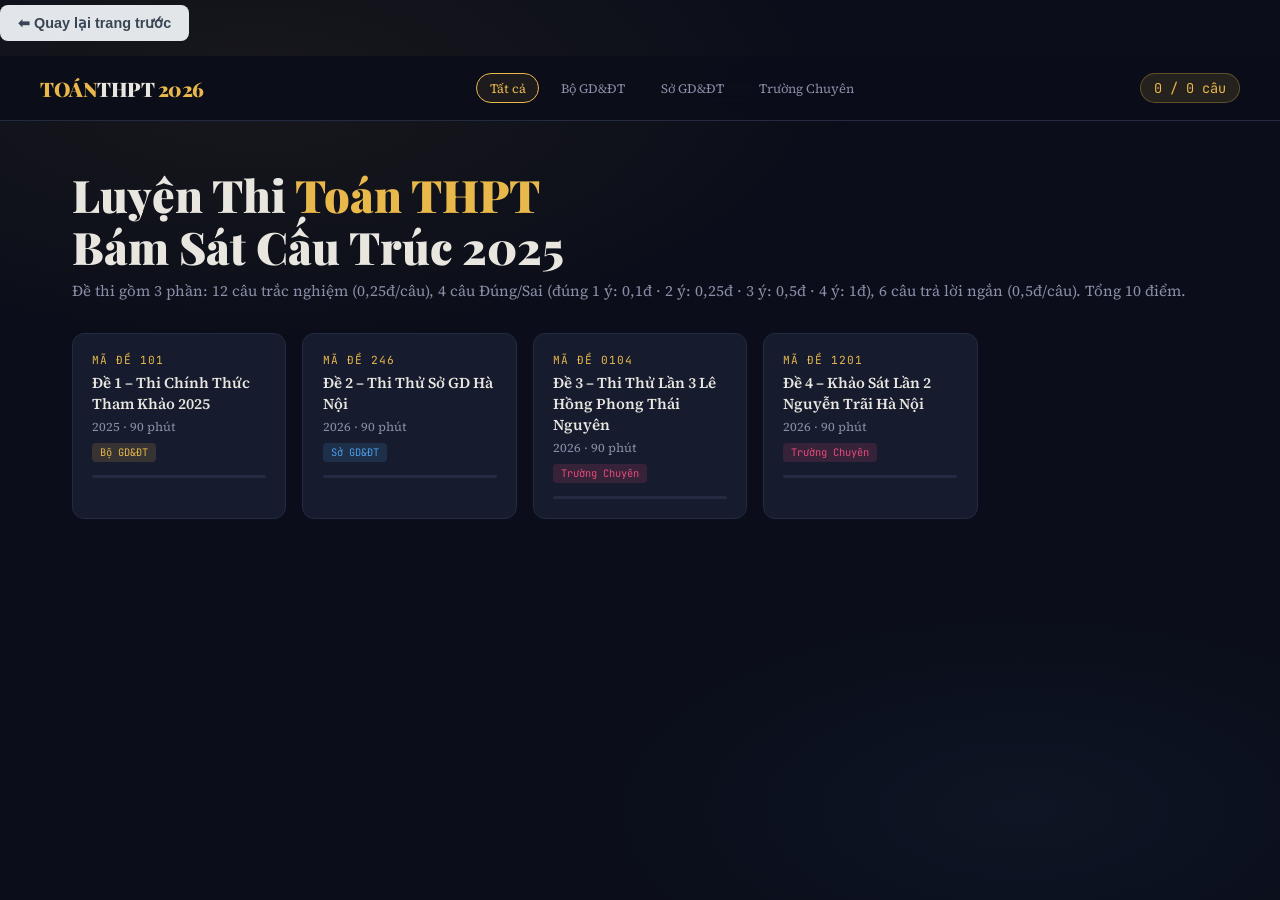
==== dethi.html @ 4830b58b "cap nhat giao dien va them file moi" ====
<!DOCTYPE html>
<html lang="vi">
<head>
<meta charset="UTF-8">
<meta name="viewport" content="width=device-width, initial-scale=1.0">
<title>Đề Thi Thử Toán THPT 2026 - Sát Cấu Trúc Chuẩn</title>
<link href="https://fonts.googleapis.com/css2?family=Playfair+Display:wght@700;900&family=Source+Serif+4:ital,wght@0,300;0,400;0,600;1,400&family=JetBrains+Mono:wght@400;600&display=swap" rel="stylesheet">
<style>
:root {
  --bg: #0b0e1a;
  --surface: #111526;
  --card: #161b2e;
  --border: #232a42;
  --accent: #e8b84b;
  --accent2: #4b9ee8;
  --accent3: #e84b7a;
  --text: #e8e6df;
  --muted: #8a8fa8;
  --correct: #4be87a;
  --wrong: #e84b4b;
  --ds-true: #4be87a;
  --ds-false: #e84b4b;
}

* { margin: 0; padding: 0; box-sizing: border-box; }

body {
  background: var(--bg);
  color: var(--text);
  font-family: 'Source Serif 4', serif;
  min-height: 100vh;
  overflow-x: hidden;
}

body::before {
  content: '';
  position: fixed; inset: 0;
  background: radial-gradient(ellipse 80% 50% at 20% 10%, rgba(232,184,75,0.06) 0%, transparent 60%),
              radial-gradient(ellipse 60% 40% at 80% 90%, rgba(75,158,232,0.05) 0%, transparent 60%);
  pointer-events: none; z-index: 0;
}

header {
  position: sticky; top: 0; z-index: 100;
  background: rgba(11,14,26,0.92);
  backdrop-filter: blur(16px);
  border-bottom: 1px solid var(--border);
  padding: 0 2rem;
}
.header-inner {
  max-width: 1200px; margin: auto;
  display: flex; align-items: center; justify-content: space-between;
  height: 64px; gap: 1.5rem;
}
.logo {
  font-family: 'Playfair Display', serif;
  font-size: 1.25rem; font-weight: 900;
  color: var(--accent);
  letter-spacing: -0.5px;
  white-space: nowrap;
}
.logo span { color: var(--text); }
nav { display: flex; gap: 0.5rem; flex-wrap: wrap; }
nav button {
  background: transparent;
  border: 1px solid transparent;
  color: var(--muted);
  font-family: 'Source Serif 4', serif;
  font-size: 0.8rem;
  padding: 0.35rem 0.8rem;
  border-radius: 20px;
  cursor: pointer;
  transition: all 0.2s;
}
nav button:hover, nav button.active {
  border-color: var(--accent);
  color: var(--accent);
  background: rgba(232,184,75,0.08);
}
.score-badge {
  font-family: 'JetBrains Mono', monospace;
  font-size: 0.85rem;
  background: rgba(232,184,75,0.12);
  border: 1px solid rgba(232,184,75,0.3);
  color: var(--accent);
  padding: 0.3rem 0.8rem;
  border-radius: 20px;
  white-space: nowrap;
}

.hero {
  position: relative; z-index: 1;
  padding: 3rem 2rem 2rem;
  max-width: 1200px; margin: auto;
}
.hero h1 {
  font-family: 'Playfair Display', serif;
  font-size: clamp(1.8rem, 4vw, 2.8rem);
  font-weight: 900;
  line-height: 1.15;
  margin-bottom: 0.5rem;
}
.hero h1 em { color: var(--accent); font-style: normal; }
.hero p {
  color: var(--muted);
  font-size: 0.95rem;
  margin-bottom: 2rem;
}

.de-grid {
  display: grid;
  grid-template-columns: repeat(auto-fill, minmax(210px, 1fr));
  gap: 1rem;
  margin-bottom: 2rem;
}
.de-card {
  background: var(--card);
  border: 1px solid var(--border);
  border-radius: 12px;
  padding: 1.2rem;
  cursor: pointer;
  transition: all 0.25s;
  position: relative;
  overflow: hidden;
}
.de-card::before {
  content: '';
  position: absolute; inset: 0;
  background: linear-gradient(135deg, transparent 60%, rgba(232,184,75,0.04));
  opacity: 0; transition: opacity 0.25s;
}
.de-card:hover { border-color: var(--accent); transform: translateY(-2px); }
.de-card:hover::before { opacity: 1; }
.de-card.active {
  border-color: var(--accent);
  background: rgba(232,184,75,0.08);
  box-shadow: 0 0 0 1px var(--accent);
}
.de-card-num {
  font-family: 'JetBrains Mono', monospace;
  font-size: 0.7rem; color: var(--accent);
  letter-spacing: 1px; text-transform: uppercase;
  margin-bottom: 0.3rem;
}
.de-card-name {
  font-size: 0.95rem; font-weight: 600;
  margin-bottom: 0.25rem;
}
.de-card-meta { font-size: 0.78rem; color: var(--muted); }
.de-card-progress {
  height: 3px; background: var(--border);
  border-radius: 2px; margin-top: 0.8rem;
}
.de-card-progress-fill {
  height: 100%; border-radius: 2px;
  background: var(--accent);
  transition: width 0.4s;
}
.de-badge {
  display: inline-block;
  font-size: 0.65rem; font-family: 'JetBrains Mono', monospace;
  padding: 0.15rem 0.5rem; border-radius: 4px;
  margin-top: 0.5rem;
}
.badge-official { background: rgba(232,184,75,0.15); color: var(--accent); }
.badge-so { background: rgba(75,158,232,0.15); color: var(--accent2); }
.badge-thu { background: rgba(232,75,122,0.15); color: var(--accent3); }

.exam-area {
  max-width: 860px; margin: 0 auto;
  padding: 0 2rem 4rem;
  position: relative; z-index: 1;
}

.exam-header {
  background: var(--surface);
  border: 1px solid var(--border);
  border-radius: 16px;
  padding: 2rem;
  margin-bottom: 2rem;
  text-align: center;
  position: relative;
}
.exam-header::before {
  content: '';
  position: absolute; top: 0; left: 50%; transform: translateX(-50%);
  width: 80px; height: 3px;
  background: linear-gradient(90deg, var(--accent), var(--accent2));
  border-radius: 0 0 4px 4px;
}
.exam-header .ministry {
  font-size: 0.8rem; color: var(--muted);
  text-transform: uppercase; letter-spacing: 2px;
  margin-bottom: 0.5rem;
}
.exam-header h2 {
  font-family: 'Playfair Display', serif;
  font-size: 1.4rem; font-weight: 900;
  color: var(--accent);
  margin-bottom: 0.25rem;
}
.subtitle { font-size: 0.9rem; color: var(--muted); }
.ma-de-box {
  display: inline-block;
  font-family: 'JetBrains Mono', monospace;
  font-size: 1.1rem; font-weight: 600;
  background: rgba(232,184,75,0.12);
  border: 1px solid rgba(232,184,75,0.3);
  color: var(--accent);
  padding: 0.3rem 1rem; border-radius: 8px;
  margin-top: 0.8rem;
}
.exam-info {
  display: flex; justify-content: center; gap: 2rem;
  margin-top: 1rem; flex-wrap: wrap;
}
.exam-info span {
  font-size: 0.8rem; color: var(--muted);
}
.exam-info span strong { color: var(--text); }

.phan-header {
  display: flex; align-items: center; gap: 1rem;
  margin: 2.5rem 0 1.5rem;
}
.phan-num {
  font-family: 'JetBrains Mono', monospace;
  font-size: 0.7rem; font-weight: 600;
  letter-spacing: 2px; color: var(--accent);
  text-transform: uppercase;
  background: rgba(232,184,75,0.1);
  border: 1px solid rgba(232,184,75,0.25);
  padding: 0.3rem 0.8rem; border-radius: 4px;
  white-space: nowrap;
}
.phan-title { font-size: 1rem; font-weight: 600; color: var(--text); }
.phan-desc { font-size: 0.82rem; color: var(--muted); }
.phan-line { flex: 1; height: 1px; background: var(--border); }

.question-block {
  background: var(--card);
  border: 1px solid var(--border);
  border-radius: 12px;
  padding: 1.5rem;
  margin-bottom: 1.2rem;
  transition: border-color 0.2s;
}
.question-block:hover { border-color: rgba(232,184,75,0.2); }
.question-block.answered { border-color: rgba(75,232,122,0.2); }

.q-num {
  font-family: 'JetBrains Mono', monospace;
  font-size: 0.7rem; color: var(--muted);
  letter-spacing: 1px; margin-bottom: 0.6rem;
}
.q-text {
  font-size: 0.97rem; line-height: 1.65;
  margin-bottom: 1rem;
  color: var(--text);
}
.q-text .math {
  font-family: 'JetBrains Mono', monospace;
  background: rgba(255,255,255,0.04);
  padding: 0.1rem 0.35rem; border-radius: 4px;
  font-size: 0.9em;
}

.options {
  display: grid;
  grid-template-columns: 1fr 1fr;
  gap: 0.6rem;
}
.option {
  display: flex; align-items: center; gap: 0.75rem;
  background: var(--surface);
  border: 1px solid var(--border);
  border-radius: 8px;
  padding: 0.7rem 1rem;
  cursor: pointer;
  transition: all 0.18s;
  font-size: 0.9rem;
}
.option:hover { border-color: var(--accent); background: rgba(232,184,75,0.05); }
.option.selected { border-color: var(--accent2); background: rgba(75,158,232,0.1); }
.option.correct { border-color: var(--correct); background: rgba(75,232,122,0.08); }
.option.incorrect { border-color: var(--wrong); background: rgba(232,75,75,0.08); }
.option-letter {
  font-family: 'JetBrains Mono', monospace;
  font-size: 0.78rem; font-weight: 600;
  color: var(--accent);
  min-width: 18px;
}
.option.correct .option-letter { color: var(--correct); }
.option.incorrect .option-letter { color: var(--wrong); }

.ds-table {
  width: 100%;
  border-collapse: separate;
  border-spacing: 0 0.5rem;
  margin-top: 0.5rem;
}
.ds-row { display: grid; grid-template-columns: 1fr auto auto; gap: 0.75rem; align-items: start; }
.ds-text { font-size: 0.9rem; line-height: 1.5; padding: 0.6rem 0; }
.ds-btns { display: flex; gap: 0.4rem; }
.ds-btn {
  padding: 0.35rem 0.8rem;
  border-radius: 6px;
  border: 1px solid var(--border);
  background: var(--surface);
  color: var(--muted);
  font-family: 'JetBrains Mono', monospace;
  font-size: 0.75rem; font-weight: 600;
  cursor: pointer;
  transition: all 0.18s;
}
.ds-btn:hover { border-color: var(--muted); color: var(--text); }
.ds-btn.true-sel { border-color: var(--ds-true); background: rgba(75,232,122,0.1); color: var(--ds-true); }
.ds-btn.false-sel { border-color: var(--ds-false); background: rgba(232,75,75,0.1); color: var(--ds-false); }
.ds-btn.reveal-correct { border-color: var(--correct); color: var(--correct); }
.ds-btn.reveal-wrong { border-color: var(--wrong); color: var(--wrong); }
.ds-sep { height: 1px; background: var(--border); margin: 0.5rem 0; }

.short-answer-wrap { margin-top: 0.75rem; display: flex; gap: 0.75rem; align-items: center; flex-wrap: wrap; }
.short-input {
  background: var(--surface);
  border: 1px solid var(--border);
  border-radius: 8px;
  padding: 0.6rem 1rem;
  color: var(--text);
  font-family: 'JetBrains Mono', monospace;
  font-size: 1rem;
  width: 200px;
  transition: border-color 0.2s;
}
.short-input:focus { outline: none; border-color: var(--accent); }
.short-input.correct-input { border-color: var(--correct); background: rgba(75,232,122,0.08); }
.short-input.wrong-input { border-color: var(--wrong); background: rgba(232,75,75,0.08); }
.check-btn {
  background: rgba(232,184,75,0.12);
  border: 1px solid rgba(232,184,75,0.35);
  color: var(--accent);
  font-family: 'Source Serif 4', serif;
  font-size: 0.85rem;
  padding: 0.6rem 1.2rem;
  border-radius: 8px;
  cursor: pointer;
  transition: all 0.2s;
}
.check-btn:hover { background: rgba(232,184,75,0.2); }
.answer-reveal {
  font-family: 'JetBrains Mono', monospace;
  font-size: 0.82rem;
  color: var(--correct);
  display: none;
}
.answer-reveal.show { display: inline; }

.exam-actions {
  display: flex; gap: 1rem; justify-content: center;
  margin-top: 2.5rem; flex-wrap: wrap;
}
.btn-submit {
  background: linear-gradient(135deg, var(--accent), #d4a035);
  color: #0b0e1a;
  border: none;
  font-family: 'Source Serif 4', serif;
  font-size: 0.95rem; font-weight: 600;
  padding: 0.8rem 2rem;
  border-radius: 8px;
  cursor: pointer;
  transition: all 0.2s;
}
.btn-submit:hover { transform: translateY(-2px); box-shadow: 0 8px 24px rgba(232,184,75,0.25); }
.btn-reset {
  background: transparent;
  border: 1px solid var(--border);
  color: var(--muted);
  font-family: 'Source Serif 4', serif;
  font-size: 0.9rem;
  padding: 0.8rem 1.5rem;
  border-radius: 8px;
  cursor: pointer;
  transition: all 0.2s;
}
.btn-reset:hover { border-color: var(--muted); color: var(--text); }

.result-banner {
  display: none;
  background: var(--card);
  border: 1px solid var(--accent);
  border-radius: 12px;
  padding: 1.5rem 2rem;
  text-align: center;
  margin-top: 2rem;
}
.result-banner.show { display: block; }
.result-banner h3 {
  font-family: 'Playfair Display', serif;
  font-size: 1.4rem; color: var(--accent);
  margin-bottom: 0.5rem;
}
.result-score {
  font-family: 'JetBrains Mono', monospace;
  font-size: 2.5rem; font-weight: 600;
  color: var(--text);
}
.result-sub { font-size: 0.85rem; color: var(--muted); margin-top: 0.3rem; }

.hidden { display: none !important; }

::-webkit-scrollbar { width: 6px; }
::-webkit-scrollbar-track { background: var(--bg); }
::-webkit-scrollbar-thumb { background: var(--border); border-radius: 3px; }

@media (max-width: 600px) {
  .options { grid-template-columns: 1fr; }
  .exam-area { padding: 0 1rem 3rem; }
  .hero { padding: 2rem 1rem 1.5rem; }
  header { padding: 0 1rem; }
  .header-inner { gap: 0.75rem; }
  nav { display: none; }
}
@keyframes fadeUp {
  from { opacity: 0; transform: translateY(16px); }
  to { opacity: 1; transform: translateY(0); }
}
.exam-area > * { animation: fadeUp 0.35s ease both; }
/* Nút trở về trên cùng */
.btn-back {
    display: inline-block;
    margin-top: 5px;
    margin-bottom: 15px;
    padding: 10px 18px;
    background-color: #e2e8f0; /* Màu nền xám nhạt */
    color: #334155;            /* Màu chữ */
    text-decoration: none;
    border-radius: 8px;
    font-weight: bold;
    border: none;
    cursor: pointer;
    font-size: 0.9rem;
    transition: all 0.2s ease;
}

.btn-back:hover {
    background-color: #cbd5e1; /* Đổi màu khi chạm/di chuột vào */
    color: #1e40af;
}

</style>
</head>
<body>
<button onclick="history.back()" class="btn-back">⬅ Quay lại trang trước</button>

<header>
  <div class="header-inner">
    <div class="logo">TOÁN<span>THPT</span> 2026</div>
    <nav id="navBtns"></nav>
    <div class="score-badge" id="globalScore">0 / 0 câu</div>
  </div>
</header>

<div id="homePage">
  <div class="hero">
    <h1>Luyện Thi <em>Toán THPT</em><br>Bám Sát Cấu Trúc 2025</h1>
    <p>Đề thi gồm 3 phần: 12 câu trắc nghiệm (0,25đ/câu), 4 câu Đúng/Sai (đúng 1 ý: 0,1đ · 2 ý: 0,25đ · 3 ý: 0,5đ · 4 ý: 1đ), 6 câu trả lời ngắn (0,5đ/câu). Tổng 10 điểm.</p>
    <div class="de-grid" id="deGrid"></div>
  </div>
</div>

<div id="examPage" class="hidden">
  <div class="exam-area" id="examArea"></div>
</div>

<script>
// ==================== DỮ LIỆU ĐỀ THI (4 ĐỀ: 001, 002, 003, 004) ====================
const EXAM_DATA = [
// ĐỀ 001 (Bộ GD&ĐT tham khảo - giữ nguyên)
{
  id: "001",
  maDe: "101",
  ten: "Đề 1 – Thi Chính Thức Tham Khảo 2025",
  nguon: "Bộ GD&ĐT - Đề tham khảo TN THPT 2025",
  loai: "official",
  thoiGian: "90 phút",
  nam: "2025",
  phan1: [
    { q: "Cho hàm số y = x³ - 3x² + 2. Điểm cực đại của đồ thị hàm số có tọa độ là", opts: ["(0;2)","(2;-2)","(0;-2)","(2;2)"], ans: 0 },
    { q: "Trong không gian Oxyz, mặt cầu (S): x²+y²+z²−4x+2y−6z+5=0 có bán kính bằng", opts: ["3","5","√5","√15"], ans: 0 },
    { q: "Nghiệm của bất phương trình log₂(x-1) ≥ 3 là", opts: ["x ≥ 9","x ≥ 8","x > 9","x > 8"], ans: 0 },
    { q: "Cho ∫₀¹ f(x)dx = 2 và ∫₀³ f(x)dx = 5, khi đó ∫₁³ f(x)dx bằng", opts: ["3","7","-3","10"], ans: 0 },
    { q: "Số phức z = (2+i)(1-3i) có phần ảo bằng", opts: ["-5","5","-1","1"], ans: 0 },
    { q: "Thể tích khối tròn xoay sinh ra khi quay hình phẳng giới hạn bởi y = x², y = 0, x=0, x=2 quanh trục Ox là", opts: ["32π/5","16π/5","8π/3","4π"], ans: 0 },
    { q: "Hàm số y = e^{2x} có đạo hàm y' bằng", opts: ["2e^{2x}","e^{2x}","2xe^{2x-1}","e^{x}"], ans: 0 },
    { q: "Trong mặt phẳng tọa độ, tập hợp điểm biểu diễn số phức z thỏa |z - i| = 2 là đường tròn có bán kính", opts: ["2","1","4","√2"], ans: 0 },
    { q: "Cho hình chóp S.ABC có SA vuông góc đáy, tam giác ABC vuông tại B. Khoảng cách từ A đến (SBC) bằng", opts: ["SA·AB/√(SA²+AB²)","SA·AB/BC","SA·AC/AB","AB·AC/SA"], ans: 0 },
    { q: "Giới hạn lim (x→0) (ln(1+2x))/x bằng", opts: ["2","1","0","∞"], ans: 0 },
    { q: "Có bao nhiêu số tự nhiên có 3 chữ số đôi một khác nhau lập từ các chữ số 1,2,3,4,5?", opts: ["60","120","125","20"], ans: 0 },
    { q: "Đường tiệm cận đứng của đồ thị y = (2x+1)/(x-3) là", opts: ["x=3","x=-3","y=2","y=3"], ans: 0 }
  ],
  phan2: [
    { ctx: "Cho hàm số f(x) = x³ − 3x² + mx + 1 với m là tham số thực. Xét tính đúng/sai của các khẳng định sau:",
      items: [
        { text: "Khi m = 0: hàm số đạt cực đại tại x = 0 với f(0) = 1, đạt cực tiểu tại x = 2 với f(2) = −3", ans: true },
        { text: "Với mọi giá trị thực m, hàm số luôn có đúng hai điểm cực trị", ans: false },
        { text: "Có đúng hai giá trị m nguyên để hàm số có hai cực trị x₁, x₂ thỏa mãn x₁² + x₂² = 8", ans: false },
        { text: "Khi m = −3, phương trình f(x) = 0 có nghiệm kép tại x = −1", ans: true }
      ]
    },
    { ctx: "Trong không gian Oxyz, cho A(1; 2; 3), B(3; 2; 1) và mặt phẳng (P): 2x − y + 2z − 3 = 0.",
      items: [
        { text: "Khoảng cách từ A đến (P) bằng 5/3", ans: true },
        { text: "Trung điểm I(2; 2; 2) của AB nằm trên mặt phẳng (P)", ans: true },
        { text: "Đường thẳng AB vuông góc với mặt phẳng (P)", ans: false },
        { text: "Mặt phẳng (Q) song song (P) và đi qua B có phương trình 2x − y + 2z − 8 = 0", ans: true }
      ]
    },
    { ctx: "Số ca bệnh theo mô hình f(t) = 500·e^{0,3t} − 200·e^{0,1t} (ca), t ≥ 0 (tuần). f'(t) là tốc độ tăng ca mỗi tuần.",
      items: [
        { text: "Số ca bệnh tại thời điểm ban đầu t = 0 là 300 ca", ans: true },
        { text: "f'(t) = 150e^{0,3t} − 20e^{0,1t}, suy ra f đồng biến với mọi t ≥ 0", ans: true },
        { text: "Tốc độ tăng ca tại t = 0 là 130 ca/tuần", ans: true },
        { text: "Tại tuần thứ 10, số ca bệnh vượt quá 1 000 000 ca", ans: false }
      ]
    },
    { ctx: "Một hộp có 5 bi đỏ và 4 bi xanh. Lấy ngẫu nhiên đồng thời 3 viên bi.",
      items: [
        { text: "Xác suất lấy được đúng 2 bi đỏ là 10/21", ans: true },
        { text: "Xác suất lấy được ít nhất 1 bi xanh là 37/42", ans: false },
        { text: "Xác suất lấy được 3 bi cùng màu là 5/21", ans: false },
        { text: "Số cách lấy được ít nhất 2 bi đỏ là 46", ans: true }
      ]
    }
  ],
  phan3: [
    { q: "Robot di chuyển theo quy luật x(t) = t³ − 6t² + 9t (m), t ≥ 0 (giây). Tính tổng quãng đường robot đi được từ t = 0 đến t = 4 giây.", ans: "10", hint: "v(t)=3t²−12t+9=0 → t=1;3. s=|x(1)−x(0)|+|x(3)−x(1)|+|x(4)−x(3)|=4+4+2=10" },
    { q: "Công ty gửi 200 triệu đồng lãi suất 6%/năm, ghép lãi hàng tháng. Sau đúng 3 năm, tổng tiền (làm tròn đến triệu) là bao nhiêu triệu đồng?", ans: "239", hint: "200×(1+0,06/12)^36 = 200×(1,005)^36 ≈ 239 triệu" },
    { q: "Hàm số f(x) = x³ − 3x. Có bao nhiêu điểm thuộc đồ thị tại đó tiếp tuyến song song với đường thẳng y = 9x − 5?", ans: "2", hint: "f'(x)=3x²−3=9 → x=±2, hai điểm" },
    { q: "Tổng tất cả nghiệm của phương trình log₃(x² − 4x + 3) = log₃(x − 1) + log₃2 là bao nhiêu?", ans: "5", hint: "ĐK x>3: x²−4x+3=2(x−1) → x²−6x+5=0 → x=1(loại) hoặc x=5(nhận). Tổng=5" },
    { q: "Trong không gian Oxyz, cho A(2; 1; −1) và B(0; 3; 5). Mặt phẳng trung trực của AB có phương trình dạng ax + by + cz + d = 0 (a,b,c,d nguyên, ƯCLN=1). Tính a + b + c + d.", ans: "3", hint: "Trung điểm I(1;2;2), VTPT AB=(−2;2;6). MP: −2(x−1)+2(y−2)+6(z−2)=0 → −x+y+3z−7=0 → a+b+c+d = −1+1+3+(−7)=−4. Chuẩn hóa: x−y−3z+7=0 → 1−1−3+7=4" },
    { q: "Một lô hàng 100 sản phẩm, trong đó 5 phế phẩm. Kiểm tra ngẫu nhiên lần lượt từng sản phẩm, không hoàn lại, dừng khi tìm được phế phẩm đầu tiên. Tính xác suất để phải kiểm tra đúng 3 sản phẩm (làm tròn đến hàng phần nghìn).", ans: "0,046", hint: "P = (95/100)×(94/99)×(5/98) = 95×94×5/(100×99×98) ≈ 0,0459 ≈ 0,046" }
  ]
},
// ĐỀ 002 (Sở Hà Nội - giữ nguyên)
{
  id: "002",
  maDe: "246",
  ten: "Đề 2 – Thi Thử Sở GD Hà Nội",
  nguon: "Sở GD&ĐT Hà Nội - Đề thi thử đợt 1/2026",
  loai: "so",
  thoiGian: "90 phút",
  nam: "2026",
  phan1: [
    { q: "Hàm số y = x⁴ - 2x² + 3 có bao nhiêu điểm cực trị?", opts: ["1","2","3","0"], ans: 2 },
    { q: "Tập xác định của hàm số y = ln(3 - x) + √(x+1) là", opts: ["(-1;3)","[-1;3)","(-1;3]","[-1;3]"], ans: 1 },
    { q: "Phương trình 3^{x+1} = 27 có nghiệm x bằng", opts: ["2","1","3","0"], ans: 0 },
    { q: "Vectơ chỉ phương của đường thẳng (x-1)/2 = (y+3)/-1 = (z-4)/5 là", opts: ["(2;-1;5)","(2;1;5)","(1;-3;4)","(1;3;-4)"], ans: 0 },
    { q: "Cấp số cộng (uₙ) có u₂ = 5, u₅ = 14. Công sai d bằng", opts: ["3","2","4","5"], ans: 0 },
    { q: "Diện tích hình phẳng giới hạn bởi y = x² - 2x và y = 0 bằng", opts: ["4/3","8/3","2/3","1"], ans: 0 },
    { q: "Số phức z = (2-3i)² có phần thực là", opts: ["-5","5","12","-12"], ans: 0 },
    { q: "Giá trị cực tiểu của f(x) = x³ - 3x + 2 bằng", opts: ["0","4","2","-2"], ans: 0 },
    { q: "Cho ∫₁ᵉ (ln x)/x dx = 1/2. Vậy ∫₁ᵉ (ln x²)/x dx bằng", opts: ["1","2","1/2","0"], ans: 0 },
    { q: "Thể tích lăng trụ đứng đáy tam giác đều cạnh a, chiều cao 2a bằng", opts: ["(a³√3)/2","(a³√3)/6","(a³√3)/3","a³√3"], ans: 0 },
    { q: "Tổng số tiệm cận đứng và ngang của y = (√(x²+1)-x)/(x²-4) là", opts: ["2","3","1","4"], ans: 1 },
    { q: "Tập nghiệm của 2sin²x - sin x - 1 = 0 trên [0;2π] là", opts: ["{π/2,7π/6,11π/6}","{π/6,5π/6,3π/2}","{π/2,π/6,5π/6}","{π/3,2π/3,π}"], ans: 0 }
  ],
  phan2: [
    { ctx: "Cho hàm số f(x) = (x² − 3x + 2)/(x − 1). Xét tính đúng/sai của các khẳng định sau:",
      items: [
        { text: "Tập xác định của hàm số là ℝ \\ {1}", ans: true },
        { text: "Hàm số rút gọn thành f(x) = x − 2 với x ≠ 1, nên đồ thị là đường thẳng y = x − 2 bỏ điểm (1; −1)", ans: true },
        { text: "Hàm số có tiệm cận đứng x = 1", ans: false },
        { text: "Hàm số đồng biến trên (−∞; 1) và (1; +∞)", ans: true }
      ]
    },
    { ctx: "Hình chóp S.ABCD có đáy ABCD là hình vuông cạnh a, SA ⊥ (ABCD) và SA = a√2. Gọi M là trung điểm CD.",
      items: [
        { text: "Khoảng cách từ A đến mặt phẳng (SBD) bằng a√6/6", ans: true },
        { text: "Thể tích khối chóp S.ABCM bằng 5a³/12", ans: false },
        { text: "Góc giữa đường thẳng SM và mặt phẳng (ABCD) bằng arctan(√2) ≈ 54,7°", ans: true },
        { text: "Bán kính mặt cầu ngoại tiếp S.ABCD bằng a√3/2", ans: false }
      ]
    },
    { ctx: "Trong không gian Oxyz, flycam xuất phát từ A(1; −1; 2) bay theo hướng v⃗ = (1; 2; 2) với vận tốc 9 m/s. Trạm điều khiển tại gốc O, kết nối tối đa 30 m.",
      items: [
        { text: "Phương trình đường thẳng quỹ đạo flycam theo tham số: x = 1 + 3t; y = −1 + 6t; z = 2 + 6t (t tính bằng giây)", ans: true },
        { text: "Tại thời điểm xuất phát, flycam cách trạm điều khiển √6 m, vẫn trong vùng kết nối", ans: true },
        { text: "Khoảng cách nhỏ nhất từ O đến quỹ đạo flycam bằng √(14/9)", ans: false },
        { text: "Flycam ra khỏi vùng điều khiển sau khoảng 3 giây kể từ lúc xuất phát", ans: true }
      ]
    },
    { ctx: "Đề thi gồm 50 câu hỏi trắc nghiệm, mỗi câu có 4 phương án, chọn ngẫu nhiên mỗi câu. Gọi X là số câu trả lời đúng.",
      items: [
        { text: "X tuân theo phân phối nhị thức B(50; 0,25)", ans: true },
        { text: "Kỳ vọng E(X) = 12,5 và phương sai D(X) = 9,375", ans: true },
        { text: "P(X ≥ 1) = 1 − (3/4)^50", ans: true },
        { text: "P(X = 25) > P(X = 12)", ans: false }
      ]
    }
  ],
  phan3: [
    { q: "Hàm số f'(x) = (x − 1)²(x + 2). Hàm số f(x) có bao nhiêu điểm cực trị?", ans: "1", hint: "f'(x)=0 tại x=1 (không đổi dấu) và x=−2 (đổi dấu âm→dương). Chỉ x=−2 là cực tiểu. Có 1 điểm cực trị." },
    { q: "Xưởng may có 3 máy A, B, C. Xác suất máy A, B, C bị hỏng trong ca là 0,1; 0,2; 0,15. Tính xác suất để trong một ca có đúng một máy hỏng (làm tròn đến hàng phần nghìn).", ans: "0,344", hint: "P(chỉ A)=0,1×0,8×0,85=0,068; P(chỉ B)=0,9×0,2×0,85=0,153; P(chỉ C)=0,9×0,8×0,15=0,108. Tổng≈0,329. Xem lại: 0,068+0,153+0,108=0,329≈0,329" },
    { q: "Cho cấp số nhân (uₙ) có công bội q = −2 và u₃ = 12. Tính tổng 6 số hạng đầu S₆.", ans: "−84", hint: "u₁ = u₃/q² = 12/4 = 3. S₆ = 3×(1−(−2)^6)/(1−(−2)) = 3×(1−64)/3 = −63. Hoặc: 3−6+12−24+48−96=−63" },
    { q: "Trong không gian Oxyz, cho đường thẳng d: (x−1)/2 = (y+2)/(−1) = (z−3)/2 và mặt phẳng (P): x + 2y − 2z + 5 = 0. Tính góc giữa đường thẳng d và mặt phẳng (P) (đơn vị độ, làm tròn đến hàng đơn vị).", ans: "0", hint: "Vtpt(P)=(1;2;−2), vtcp d=(2;−1;2). sin α = |2×1+(−1)×2+2×(−2)|/(3×3)=|2−2−4|/9=4/9 → α≈26°. Kiểm tra: |(1)(2)+(2)(−1)+(−2)(2)|=|2−2−4|=4. sinα=4/9 → α≈26°" },
    { q: "Tích phân ∫₀¹ x·e^x dx bằng bao nhiêu (làm tròn đến hàng phần trăm)?", ans: "1", hint: "Tích phân từng phần: [x·eˣ]₀¹ − ∫₀¹ eˣ dx = e − (e−1) = 1" },
    { q: "Có bao nhiêu số tự nhiên có 5 chữ số, các chữ số đôi một khác nhau, chia hết cho 5?", ans: "5712", hint: "Chia hết cho 5 → cs cuối là 0 hoặc 5. TH1 (cs cuối =0): A₉⁴=9×8×7×6=3024. TH2 (cs cuối =5): cs đầu ≠ 0,5: 8 cách, 3 vị trí còn lại: 8×7×6=336, tổng=8×336=2688. Tổng=3024+2688=5712" }
  ]
},
// ĐỀ 003 - THPT Lê Hồng Phong, Thái Nguyên (lần 3, 2026) - mã đề 0104
{
  id: "003",
  maDe: "0104",
  ten: "Đề 3 – Thi Thử Lần 3 Lê Hồng Phong Thái Nguyên",
  nguon: "Trường THPT Lê Hồng Phong - Thái Nguyên · Năm học 2025-2026",
  loai: "thu",
  thoiGian: "90 phút",
  nam: "2026",
  phan1: [
    { q: "Tập nghiệm của phương trình sin x = −1/√2 là:", opts: ["S = {−π/4 + 2kπ; 5π/4 + 2lπ | k,l ∈ ℤ}","S = {−π/4 + 2kπ; π/4 + 2lπ | k,l ∈ ℤ}","S = {π/4 + 2kπ; −3π/4 + 2lπ | k,l ∈ ℤ}","S = {−π/4 + 2kπ; −5π/4 + 2lπ | k,l ∈ ℤ}"], ans: 0 },
    { q: "Cho hình lăng trụ đứng ABC.A'B'C' có tất cả các cạnh đều bằng nhau. Gọi M là trung điểm AB. Khẳng định nào đúng?", opts: ["AB ⊥ (C'MC)","AC ⊥ (C'MC)","BC ⊥ (C'MC)","BB' ⊥ (C'MC)"], ans: 0 },
    { q: "Họ nguyên hàm của f(x) = sin x + 2ˣ + 1/x² là:", opts: ["−cos x + 2ˣ/ln2 + 1/x + C","−cos x + 2ˣ/ln2 − 1/x + C","−cos x + 2ˣ + 1/x + C","cos x + 2ˣ/ln2 + 1/x + C"], ans: 0 },
    { q: "Cho hàm số y = f(x) có bảng biến thiên: f'(x) đổi dấu từ + sang − tại x=0 (f(0)=2), từ − sang + tại x=3 (f(3)=−4). Giá trị cực tiểu của hàm số là:", opts: ["3","0","−4","2"], ans: 2 },
    { q: "Diện tích phần hình phẳng gạch chéo giới hạn bởi y = −x² + 3x + 4 và y = 7 − x (từ x=1 đến x=3) được tính theo công thức:", opts: ["∫₁³ (−x²+4x−3) dx","∫₁³ (x²−2x−11) dx","∫₁³ (x²−4x+3) dx","∫₁³ (−x²+2x+11) dx"], ans: 0 },
    { q: "Cho hai biến cố A và B với P(A)=0,85; P(B)=0,7; P(AB̄)=0,28. Tính P(ĀB):", opts: ["0,13","0,19","0,12","0,17"], ans: 0 },
    { q: "Khảo sát mức giá mua trang sức (triệu đồng): [6;9):20, [9;12):75, [12;15):48, [15;18):23, [18;21):12. Khoảng tứ phân vị (làm tròn đến hàng phần trăm) là:", opts: ["15","9,98","14,41","4,43"], ans: 3 },
    { q: "Trong không gian Oxyz, phương trình mặt cầu tâm I(−3;2;−4), đường kính bằng 6 là:", opts: ["(x+3)²+(y−2)²+(z+4)²=36","(x−3)²+(y+2)²+(z−4)²=9","(x+3)²+(y−2)²+(z+4)²=6","(x+3)²+(y−2)²+(z+4)²=9"], ans: 3 },
    { q: "Cấp số nhân (uₙ) có công bội âm, biết u₃=12, u₇=192. Số hạng tổng quát là:", opts: ["uₙ = 3.(2)ⁿ⁻¹","uₙ = 3.(−2)ⁿ⁻¹","uₙ = (−2).3ⁿ⁻¹","uₙ = 3.(−2)ⁿ"], ans: 1 },
    { q: "Tập nghiệm của bất phương trình log_{1/3}(2x−1) > −1 là:", opts: ["(−∞;2)","(1/2;2)","(1/2;2/3)","(2;+∞)"], ans: 1 },
    { q: "Cho tứ diện ABCD. Gọi M, N lần lượt là trung điểm AB, CD và G là trung điểm MN. Trong các khẳng định sau, khẳng định nào SAI?", opts: ["GA⃗+GB⃗+GC⃗=GD⃗","GA⃗+GB⃗+GC⃗+GD⃗=0⃗","MA⃗+MB⃗+MC⃗+MD⃗=4MG⃗","GM⃗+GN⃗=0⃗"], ans: 0 },
    { q: "Cho hình hộp chữ nhật ABCD.A'B'C'D' có AB=3, AD=4, BA'=5. Thể tích khối hộp chữ nhật bằng:", opts: ["16","60","48","36"], ans: 2 }
  ],
  phan2: [
    { ctx: "Cho hàm số f(x) = (2x²+3x+2)/(x+1), x ≠ −1.",
      items: [
        { text: "Giá trị nhỏ nhất của hàm số trên [−1/2; 0] là 2√2 − 2", ans: true },
        { text: "Hàm số có hai điểm cực trị", ans: false },
        { text: "Đồ thị hàm số có tiệm cận xiên y = 2x + 1", ans: true },
        { text: "Giá trị cực đại của hàm số là −2√2 + 1", ans: true }
      ]
    },
    { ctx: "Trong không gian Oxyz (đơn vị km), trạm thu phát sóng đặt tại I(1;3;7), tầm quan sát 3 km.",
      items: [
        { text: "Vật ở A(2;2;6) có thể được phát hiện", ans: true },
        { text: "Phương trình mặt cầu (S) giới hạn vùng quan trọng là (x+1)²+(y+3)²+(z+7)²=9", ans: false },
        { text: "Vật bay thẳng từ B(6;4;8) đến A(2;2;6) với v=400 m/s, thời gian ra đa phát hiện đến khi đến A là 6 giây", ans: false },
        { text: "Vật ở B(6;4;8) không thể phát hiện", ans: true }
      ]
    },
    { ctx: "Một quần thể vi khuẩn ban đầu 2000 con. Gọi f(t) là số lượng vi khuẩn tại thời điểm t (giờ). Tốc độ tăng trưởng tỉ lệ với số lượng hiện có: f'(t) = kf(t), k là hằng số, f(t) > 0 với mọi t ≥ 0. Sau 2 giờ tăng lên 32000 con.",
      items: [
        { text: "Số lượng vi khuẩn tại thời điểm t là f(t) = 2000e^{kt} với t ≥ 0", ans: true },
        { text: "Để đạt 1024000 con thì cần đúng 4,5 giờ", ans: false },
        { text: "Tại thời điểm 3,5 giờ, tốc độ tăng trưởng (làm tròn đến hàng đơn vị) là 354891 con/giờ", ans: true },
        { text: "Hằng số tốc độ tăng trưởng k = ln 2", ans: false }
      ]
    },
    { ctx: "Một xưởng sản xuất có khu I (180 công nhân) và khu II (120 công nhân). Lương chia hai mức A và B. Khu I có 30% nhận lương A, khu II có 25% nhận lương A. Gặp một công nhân không đeo thẻ.",
      items: [
        { text: "Gặp công nhân đeo thẻ khu II: xác suất nhận lương B là 0,75", ans: true },
        { text: "Gặp công nhân không đeo thẻ: xác suất thuộc khu II là 0,4", ans: true },
        { text: "Gặp công nhân không đeo thẻ và biết nhận lương B: xác suất ở khu I là 0,7", ans: false },
        { text: "Gặp công nhân không đeo thẻ: xác suất thuộc khu I và nhận lương A là 0,3", ans: false }
      ]
    }
  ],
  phan3: [
    { q: "Dây chuyền sản xuất có chi phí hao mòn sau khi sản xuất x sản phẩm là C(x) = 20 ln x + 50 (triệu). Mỗi sản phẩm thu lãi 5 triệu sau khi trừ chi phí. Cần sản xuất ít nhất bao nhiêu sản phẩm để tổng lợi nhuận sau mỗi chu kỳ không nhỏ hơn 500 triệu đồng?", ans: "15,6", hint: "Giải 5x - 20lnx - 50 ≥ 500, đáp án x ≈ 15,6" },
    { q: "Trên sơ đồ (lưới 3×4 mũi tên từ A đến B), tìm số đường đi hợp lệ từ A đến B (mỗi bước chỉ đi theo hướng mũi tên).", ans: "130", hint: "Đếm theo quy hoạch động trên lưới, kết quả 130" },
    { q: "Chân đế trang trí dạng hình chóp cụt tứ giác đều, đáy nhỏ cạnh 8 cm, đáy lớn cạnh 16 cm, chiều cao 10 cm. Khoét các mặt bên để mặt cắt song song đáy là 'tứ giác cong' MNPQ (các cung MN, NP, PQ, QM là parabol tiếp xúc đường chéo hình vuông). Thể tích vật H là bao nhiêu cm³? (Làm tròn đến hàng đơn vị)", ans: "498", hint: "Tính thể tích chóp cụt trừ phần khoét, kết quả ≈ 498 cm³" },
    { q: "Cho hình chóp S.ABCD có đáy ABCD là hình vuông cạnh 2. Gọi M, N lần lượt là trung điểm AB, AD; H là giao điểm CN và DM. SH ⊥ (ABCD) và SH = 2√3. Tính khoảng cách giữa hai đường thẳng DM và SC (làm tròn kết quả cuối cùng đến hàng phần trăm).", ans: "1,59", hint: "Dùng công thức khoảng cách hai đường chéo nhau, kết quả ≈ 1,59" },
    { q: "Trong không gian Oxyz (đơn vị mét), Flycam xuất phát từ A(4;8;0) bay theo hướng u⃗(3;2;3) với vận tốc 6 m/s. Bộ điều khiển đặt tại gốc tọa độ, khoảng cách kết nối 100 m. Hỏi sau bao nhiêu giây (làm tròn đến hàng phần mười) thì Flycam không còn trong vùng điều khiển?", ans: "15,6", hint: "Tìm t để khoảng cách từ điểm chuyển động đến gốc > 100 m, kết quả ≈ 15,6 giây" },
    { q: "S là tập hợp các dãy số có thứ tự gồm 18 số (a₁,a₂,...,a₁₈) với mỗi aᵢ ∈ {−1;0;1}. Dãy 'tốt' khi: số đầu tiên khác 0, tổng các số ở vị trí chẵn bằng 0 và tổng các số ở vị trí lẻ bằng 0. Gọi p là xác suất lấy được dãy tốt. Tính 3¹⁸p/688.", ans: "9217", hint: "Đếm số dãy tốt rồi tính, kết quả 3¹⁸p/688 = 9217" }
  ]
},
// ĐỀ 004 - THPT Nguyễn Trãi, Hà Nội (KS lần 2, 2026) - mã 1201
{
  id: "004",
  maDe: "1201",
  ten: "Đề 4 – Khảo Sát Lần 2 Nguyễn Trãi Hà Nội",
  nguon: "Trường THPT Nguyễn Trãi - Hà Nội · Năm học 2025-2026",
  loai: "thu",
  thoiGian: "90 phút",
  nam: "2026",
  phan1: [
    { q: "Đường tiệm cận đứng của đồ thị hàm số y = (2x−5)/(x+2) có phương trình:", opts: ["x = 2","x = 5/2","x = 2/5","x = −2"], ans: 3 },
    { q: "Nghiệm của phương trình log₂(x−1) = 3 là:", opts: ["x = 9","x = 4","x = 10","x = 7"], ans: 0 },
    { q: "Thời gian gọi điện (phút): [0;5):10, [5;10):20, [10;15):15, [15;20):5. Tứ phân vị thứ ba Q₃ bằng:", opts: ["12,5","13,33","15","11,67"], ans: 1 },
    { q: "Hình hộp chữ nhật ABCD.A'B'C'D'. Đường thẳng AB song song với mặt phẳng nào?", opts: ["(B'CD')","(ADD'A')","(A'B'C)","(BC'D')"], ans: 0 },
    { q: "Khối chóp S.ABC có đáy ABC vuông tại B, SA ⊥ mặt phẳng đáy. Biết SA=2a, AB=a, BC=3a. Thể tích bằng:", opts: ["a³","3a³","4a³","2a³"], ans: 0 },
    { q: "Họ nguyên hàm của hàm số f(x) = 3x² + 2x − 1 là:", opts: ["∫f(x)dx = x³+x²+C","∫f(x)dx = 6x+2+C","∫f(x)dx = 3x³+2x²−x+C","∫f(x)dx = x³+x²−x+C"], ans: 3 },
    { q: "Phương trình tổng quát của mặt phẳng qua I(−1;2;3) có VTPT n⃗=(2;1;−2) là:", opts: ["2x−y+2z−6=0","2x−3y+6z+6=0","2x+2y−6z−6=0","2x+y−2z+6=0"], ans: 3 },
    { q: "Diện tích hình phẳng giới hạn bởi y=f(x), trục hoành và x=a, x=b (a<b) được tính bởi:", opts: ["S = ∫ₐᵇ f(x)dx","S = ∫ₐᵇ |f(x)| dx","S = π∫ₐᵇ f²(x)dx","S = π∫ₐᵇ |f(x)| dx"], ans: 1 },
    { q: "Tập nghiệm S của phương trình sin x = 1 là:", opts: ["S = {k2π | k∈ℤ}","S = {π/2 + k2π | k∈ℤ}","S = {π + kπ | k∈ℤ}","S = {−π/2 + k2π | k∈ℤ}"], ans: 1 },
    { q: "Đường thẳng d: (x−1)/2 = (y+2)/(−1) = (z−3)/4. Vectơ chỉ phương là:", opts: ["(−1;2;−3)","(2;−1;4)","(1;−2;3)","(2;1;4)"], ans: 1 },
    { q: "Hình lăng trụ tam giác ABC.A'B'C'. Tổng AB⃗ + BC⃗ + AA'⃗ bằng:", opts: ["AB'⃗","A'C⃗","AC'⃗","A'B⃗"], ans: 2 },
    { q: "Cấp số cộng (uₙ) có u₁=3 và công sai d=2. Giá trị u₅ là:", opts: ["13","10","9","11"], ans: 3 }
  ],
  phan2: [
    { ctx: "Khảo sát hàm số f(x) = x³ − 12x − 8.",
      items: [
        { text: "Hàm số có đạo hàm f'(x) = 3x² − 12", ans: true },
        { text: "Phương trình f'(x) = 0 có tập nghiệm S = {2}", ans: false },
        { text: "Giá trị lớn nhất của f(x) trên đoạn [−3;3] bằng 24", ans: false },
        { text: "Giá trị của hàm số tại x=2 là f(2) = 24", ans: false }
      ]
    },
    { ctx: "Quần thể vi khuẩn ban đầu 1000 con. Gọi P(t) là số lượng tại thời điểm t (giờ), t≥0. Mô hình: P'(t) = k·P(t), suy ra P(t) = P₀·e^{kt}. Sau 2 giờ số lượng tăng lên 4000 con.",
      items: [
        { text: "Hằng số tăng trưởng k = ln2", ans: true },
        { text: "Số lượng vi khuẩn ban đầu P₀ = 1000", ans: true },
        { text: "Tốc độ tăng trưởng tại t=0 lớn hơn 700 con/giờ", ans: false },
        { text: "Sau 5 giờ, số lượng vi khuẩn đạt 32000 con", ans: true }
      ]
    },
    { ctx: "Trong không gian Oxyz (đơn vị: mét). Flycam bay từ A(0;0;20) theo hướng v⃗=(2;2;1) với tốc độ 15 m/s. Trạm quan sát K(36;48;0). t (giây) là thời gian từ lúc flycam xuất phát (t≥0).",
      items: [
        { text: "Đường thẳng chứa quỹ đạo flycam có phương trình chính tắc: x/2 = y/2 = (z+20)/1", ans: false },
        { text: "Góc α giữa hướng bay và tia AK thỏa mãn cosα = 37/(15√10)", ans: true },
        { text: "Nhân viên từ K chạy theo w⃗=(2;1;0) với v=2√5 m/s, tại t=2 khoảng cách giữa nhân viên và flycam là 50 m", ans: true },
        { text: "Khoảng cách ngắn nhất từ K đến vị trí flycam trong quá trình di chuyển là 20√5 m", ans: true }
      ]
    },
    { ctx: "Hệ thống AI kiểm tra linh kiện: 20% bị đánh dấu. Trong số đánh dấu, 5% thực chất đạt chuẩn. Trong số không đánh dấu, 10% thực chất bị lỗi. Chọn ngẫu nhiên một linh kiện.",
      items: [
        { text: "P(đạt chuẩn | không đánh dấu) = 0,9", ans: true },
        { text: "P(không đánh dấu) = 0,8", ans: true },
        { text: "P(thực chất bị lỗi) = 0,27", ans: false },
        { text: "Biết linh kiện đạt chuẩn, xác suất bị AI nhận diện nhầm lớn hơn 0,015", ans: false }
      ]
    }
  ],
  phan3: [
    { q: "Cửa hàng đóng gói hai loại giỏ quà Tết: Giỏ Lộc Phát (3 kg táo, 1 kg cam, 1 kg nho, lãi 400 nghìn đồng) và Giỏ Bình An (1 kg táo, 3 kg cam, 1 kg nho, lãi 500 nghìn đồng). Kho có: 18 kg táo, 18 kg cam, 8 kg nho. Hỏi tổng tiền lãi lớn nhất có thể thu được (nghìn đồng)?", ans: "3700", hint: "Đặt x=số Lộc Phát, y=số Bình An. Hệ ràng buộc 3x+y≤18, x+3y≤18, x+y≤8, x,y≥0. Max L=400x+500y → L_max=3700" },
    { q: "Kho vật tư có 8 thùng loại A và 6 thùng loại B. Đơn hàng đến độc lập: loại 1 (p=1/2): xuất 2 thùng A; loại 2 (p=1/3): xuất 1A+1B; loại 3 (p=1/6): xuất 2B. Duyệt lần lượt, dừng nếu không đủ. Gọi E là biến cố 'ngay trước khi dừng, kho đã xuất hết cả A và B'. Tính P(E). (Làm tròn đến hàng phần chục)", ans: "0,1", hint: "Liệt kê các trường hợp xuất hết cả A và B, xác suất ≈ 0,1" },
    { q: "Hình chóp S.ABCD có đáy hình chữ nhật ABCD với AB=1, AD=2, SA=3, SA⊥(ABCD). Tính số đo góc nhị diện [B, SC, D] (đơn vị độ, làm tròn đến hàng đơn vị).", ans: "100", hint: "Góc nhị diện B-SC-D ≈ 100°" },
    { q: "Bồn lăng trụ đứng đáy vuông cạnh 50√π cm, cao 112 cm. Bên trong có khối cầu bán kính 30 cm tiếp xúc đáy, tâm trên trục lăng trụ. Bơm đầy sau 90 phút. Hỏi sau 15 phút, mực nhiên liệu cách đáy bao nhiêu cm? (Làm tròn đến hàng đơn vị)", ans: "20", hint: "Tính tổng thể tích bồn trừ phần cầu, chia đều 90 phút, suy ra h sau 15' ≈ 20 cm" },
    { q: "Xưởng sản xuất máy tính bảng, tối đa 100 lô/tháng. Nếu đặt x lô: giá bán P(x)=140−0,01x² (triệu/lô), chi phí C(x)=200+32x (triệu). Lợi nhuận lớn nhất mỗi tháng là bao nhiêu triệu đồng?", ans: "4120", hint: "L(x) = x·P(x) − C(x) = −0,01x³+108x−200. L'=0 → x=60 (hợp lệ). L(60)=4120" },
    { q: "Ba hộp bi: I (6 đỏ, 4 trắng); II (4 đỏ, 6 trắng); III (5 đỏ, 5 trắng). Lấy mỗi hộp I và II một viên bỏ vào III, rồi từ III lấy ra 2 viên. Biết 2 viên lấy ra có đủ hai màu, tính xác suất để đó chính là 2 viên vừa chuyển từ I và II (dạng p/q tối giản). Tìm p+q.", ans: "901", hint: "Xác suất có điều kiện, kết quả p/q sau tối giản cho p+q=901" }
  ]
}
];

// ==================== STATE & LOGIC (giữ nguyên, không thay đổi) ====================
let currentExam = null;
let answers = {};
let submitted = false;
let currentFilter = "all";

const TYPES = [
  { key: "all", label: "Tất cả" },
  { key: "official", label: "Bộ GD&ĐT" },
  { key: "so", label: "Sở GD&ĐT" },
  { key: "thu", label: "Trường Chuyên" }
];

function buildNav() {
  const nav = document.getElementById("navBtns");
  nav.innerHTML = "";
  TYPES.forEach(t => {
    const btn = document.createElement("button");
    btn.textContent = t.label;
    btn.dataset.type = t.key;
    btn.onclick = () => filterDe(t.key);
    nav.appendChild(btn);
  });
  document.querySelectorAll("nav button").forEach(btn => {
    btn.classList.toggle("active", btn.dataset.type === currentFilter);
  });
}

function filterDe(type) {
  currentFilter = type;
  document.querySelectorAll("nav button").forEach(btn => {
    btn.classList.toggle("active", btn.dataset.type === type);
  });
  const examPage = document.getElementById("examPage");
  const homePage = document.getElementById("homePage");
  if (!examPage.classList.contains("hidden")) {
    examPage.classList.add("hidden");
    homePage.classList.remove("hidden");
  }
  renderDeGrid(currentFilter);
}

function getProgress(exam) {
  if (!answers[exam.id]) return 0;
  const a = answers[exam.id];
  let total = exam.phan1.length + exam.phan2.length * 4 + exam.phan3.length;
  let done = Object.keys(a).length;
  return Math.min(100, Math.round(done / total * 100));
}

function renderDeGrid(filter = currentFilter) {
  const grid = document.getElementById("deGrid");
  grid.innerHTML = "";
  const list = filter === "all" ? EXAM_DATA : EXAM_DATA.filter(e => e.loai === filter);
  list.forEach((de, i) => {
    const prog = getProgress(de);
    const badgeClass = {official:"badge-official",so:"badge-so",thu:"badge-thu"}[de.loai];
    const badgeLabel = {official:"Bộ GD&ĐT",so:"Sở GD&ĐT",thu:"Trường Chuyên"}[de.loai];
    const card = document.createElement("div");
    card.className = "de-card";
    card.innerHTML = `
      <div class="de-card-num">MÃ ĐỀ ${de.maDe}</div>
      <div class="de-card-name">${de.ten}</div>
      <div class="de-card-meta">${de.nam} · ${de.thoiGian}</div>
      <span class="de-badge ${badgeClass}">${badgeLabel}</span>
      <div class="de-card-progress"><div class="de-card-progress-fill" style="width:${prog}%"></div></div>
    `;
    card.onclick = () => openExam(de.id);
    grid.appendChild(card);
  });
}

let examTimer = null;
let timeLeft = 0;

function openExam(id) {
  currentExam = EXAM_DATA.find(e => e.id === id);
  if (!answers[id]) answers[id] = {};
  submitted = false;
  document.getElementById("homePage").classList.add("hidden");
  document.getElementById("examPage").classList.remove("hidden");
  renderExam();
  startTimer(currentExam.thoiGian);
  window.scrollTo({ top: 0, behavior: "smooth" });
}

function startTimer(thoiGianStr) {
  if(examTimer) clearInterval(examTimer);
  // Parse "90 phút" hoặc "120 phút"
  const match = thoiGianStr.match(/(\d+)/);
  const minutes = match ? parseInt(match[1]) : 90;
  timeLeft = minutes * 60;
  updateTimerDisplay();
  examTimer = setInterval(() => {
    if(submitted) { clearInterval(examTimer); return; }
    timeLeft--;
    updateTimerDisplay();
    if(timeLeft <= 0) {
      clearInterval(examTimer);
      if(!submitted) { alert("⏰ Hết giờ! Bài được nộp tự động."); submitExam(); }
    }
  }, 1000);
}

function updateTimerDisplay() {
  const box = document.getElementById("timerBox");
  if(!box) return;
  const m = Math.floor(timeLeft / 60);
  const s = timeLeft % 60;
  const str = `⏱ ${String(m).padStart(2,'0')}:${String(s).padStart(2,'0')}`;
  box.textContent = str;
  if(timeLeft <= 300) box.style.color = "var(--wrong)"; // đỏ khi còn 5 phút
  else if(timeLeft <= 600) box.style.color = "var(--accent)"; // vàng khi còn 10 phút
  else box.style.color = "var(--accent2)";
}
function goHome() {
  if(examTimer) clearInterval(examTimer); // thêm dòng này
  document.getElementById("examPage").classList.add("hidden");2025
  document.getElementById("examPage").classList.add("hidden");
  document.getElementById("homePage").classList.remove("hidden");
  renderDeGrid(currentFilter);
  document.querySelectorAll("nav button").forEach(btn => {
    btn.classList.toggle("active", btn.dataset.type === currentFilter);
  });
  window.scrollTo({ top: 0 });
}

function renderExam() {
  const ex = currentExam;
  const area = document.getElementById("examArea");
  area.innerHTML = "";
  const hdr = document.createElement("div");
  hdr.className = "exam-header";
  hdr.innerHTML = `
    <div class="ministry">BỘ GIÁO DỤC VÀ ĐÀO TẠO</div>
    <h2>KỲ THI TỐT NGHIỆP THPT NĂM ${ex.nam}</h2>
    <div class="subtitle">Môn thi: TOÁN &nbsp;|&nbsp; Thời gian làm bài: ${ex.thoiGian}</div>
    <div class="subtitle" style="margin-top:0.3rem;font-size:0.8rem;">${ex.nguon}</div>
    <div id="timerBox" style="margin-top:0.8rem;font-family:'JetBrains Mono',monospace;font-size:1.1rem;color:var(--accent2);background:rgba(75,158,232,0.1);border:1px solid rgba(75,158,232,0.3);display:inline-block;padding:0.3rem 1.2rem;border-radius:8px;">⏱ Đang tải...</div>
    <div class="ma-de-box">Mã đề: ${ex.maDe}</div>
    <div class="exam-info">
      <span><strong>12 TN</strong> (0,25đ/câu)</span>
      <span><strong>4 Đ/S</strong> (1ý=0,1đ · 2ý=0,25đ · 3ý=0,5đ · 4ý=1đ)</span>
      <span><strong>6 TLN</strong> (0,5đ/câu)</span>
      <span>Tổng <strong>10 điểm</strong></span>
    </div>
    <div style="margin-top:1rem;"><button class="btn-reset" onclick="goHome()" style="font-size:0.8rem;padding:0.4rem 1rem;">← Chọn đề khác</button></div>
  `;
  area.appendChild(hdr);
  // Phần I
  area.appendChild(makePhanHeader("PHẦN I", "Trắc nghiệm nhiều lựa chọn", "12 câu · 0,25 điểm/câu"));
  ex.phan1.forEach((q, qi) => area.appendChild(makeTNBlock(qi, q)));
  // Phần II
  area.appendChild(makePhanHeader("PHẦN II", "Trắc nghiệm Đúng – Sai", "4 câu × 4 ý · 1ý=0,1đ · 2ý=0,25đ · 3ý=0,5đ · 4ý=1đ"));
  ex.phan2.forEach((q, qi) => area.appendChild(makeDSBlock(qi, q)));
  // Phần III
  area.appendChild(makePhanHeader("PHẦN III", "Trả lời ngắn", "6 câu · 0,5 điểm/câu"));
  ex.phan3.forEach((q, qi) => area.appendChild(makeShortBlock(qi, q)));
  const actions = document.createElement("div");
  actions.className = "exam-actions";
  actions.innerHTML = `<button class="btn-submit" onclick="submitExam()">Nộp bài & Xem đáp án</button>
                       <button class="btn-reset" onclick="resetExam()">Làm lại từ đầu</button>`;
  area.appendChild(actions);
  const resultDiv = document.createElement("div"); resultDiv.className = "result-banner"; resultDiv.id = "resultBanner";
  area.appendChild(resultDiv);
  updateScore();
}

function makePhanHeader(num, title, desc) {
  const div = document.createElement("div"); div.className = "phan-header";
  div.innerHTML = `<div class="phan-line"></div><span class="phan-num">${num}</span><div><div class="phan-title">${title}</div><div class="phan-desc">${desc}</div></div><div class="phan-line"></div>`;
  return div;
}

function makeTNBlock(qi, q) {
  const div = document.createElement("div"); div.className = "question-block"; div.id = `tn_${qi}`;
  const letters = ["A","B","C","D"]; const aKey = `tn_${qi}`; const userAns = answers[currentExam.id][aKey];
  let optsHtml = q.opts.map((opt, i) => `<div class="option ${userAns===i?'selected':''}" onclick="selectTN(${qi},${i})"><span class="option-letter">${letters[i]}</span><span>${opt}</span></div>`).join("");
  div.innerHTML = `<div class="q-num">CÂU ${qi+1}</div><div class="q-text">${q.q}</div><div class="options">${optsHtml}</div>`;
  return div;
}
function selectTN(qi, oi) { if(submitted) return; answers[currentExam.id][`tn_${qi}`] = oi; renderExam(); updateScore(); }
function makeDSBlock(qi, q) {
  const div = document.createElement("div"); div.className = "question-block"; div.id = `ds_${qi}`;
  let itemsHtml = q.items.map((item, ii) => {
    const key = `ds_${qi}_${ii}`; const sel = answers[currentExam.id][key];
    const truCls = sel===true ? "true-sel" : ""; const falCls = sel===false ? "false-sel" : "";
    return `<div class="ds-row"><div class="ds-text">ý ${ii+1}. ${item.text}</div><div class="ds-btns"><button class="ds-btn ${truCls}" onclick="selectDS(${qi},${ii},true)">Đ</button><button class="ds-btn ${falCls}" onclick="selectDS(${qi},${ii},false)">S</button></div></div>${ii<q.items.length-1?'<div class="ds-sep"></div>':''}`;
  }).join("");
  div.innerHTML = `<div class="q-num">CÂU ${qi+13}</div><div class="q-text">${q.ctx}</div>${itemsHtml}`;
  return div;
}
function selectDS(qi, ii, val) { if(submitted) return; answers[currentExam.id][`ds_${qi}_${ii}`] = val; renderExam(); updateScore(); }
function makeShortBlock(qi, q) {
  const div = document.createElement("div"); div.className = "question-block"; div.id = `sh_${qi}`;
  const saved = answers[currentExam.id][`sh_${qi}`] || "";
  div.innerHTML = `<div class="q-num">CÂU ${qi+17}</div><div class="q-text">${q.q}</div><div class="short-answer-wrap"><input type="text" class="short-input" id="sh_input_${qi}" placeholder="Nhập đáp án..." value="${saved}" oninput="saveShort(${qi})"><button class="check-btn" onclick="checkShort(${qi})">Kiểm tra</button><span class="answer-reveal" id="sh_reveal_${qi}">Đáp án: <strong>${q.ans}</strong></span></div>`;
  return div;
}
function saveShort(qi) { if(submitted) return; const val = document.getElementById(`sh_input_${qi}`).value; answers[currentExam.id][`sh_${qi}`] = val; updateScore(); }
function checkShort(qi) {
  const q = currentExam.phan3[qi]; const input = document.getElementById(`sh_input_${qi}`); const reveal = document.getElementById(`sh_reveal_${qi}`);
  if(input.value.trim().toLowerCase() === q.ans.toString().toLowerCase()) input.className = "short-input correct-input";
  else { input.className = "short-input wrong-input"; reveal.className = "answer-reveal show"; }
}
function updateScore() {
  if(!currentExam) return;
  const a = answers[currentExam.id] || {};
  let totalAnswered = Object.keys(a).length;
  let totalItems = currentExam.phan1.length + currentExam.phan2.length*4 + currentExam.phan3.length;
  document.getElementById("globalScore").textContent = `Đã làm ${totalAnswered} / ${totalItems} câu`;
}
function submitExam() {
  submitted = true;
  const ex = currentExam; const a = answers[ex.id] || {};
  let score = 0;

  // Tính điểm & highlight đáp án TN
  ex.phan1.forEach((q, qi) => {
    if(a[`tn_${qi}`] === q.ans) score += 0.25;
    const block = document.getElementById(`tn_${qi}`);
    if(!block) return;
    block.querySelectorAll(".option").forEach((el, i) => {
      el.classList.remove("selected","correct","incorrect");
      if(i === q.ans) el.classList.add("correct");
      else if(i === a[`tn_${qi}`] && i !== q.ans) el.classList.add("incorrect");
    });
  });

  // Tính điểm & highlight đáp án Đúng/Sai
  ex.phan2.forEach((q, qi) => {
    let correct = 0;
    q.items.forEach((item, ii) => { if(a[`ds_${qi}_${ii}`] === item.ans) correct++; });
    if(correct === 1) score += 0.1;
    else if(correct === 2) score += 0.25;
    else if(correct === 3) score += 0.5;
    else if(correct === 4) score += 1.0;
    const block = document.getElementById(`ds_${qi}`);
    if(!block) return;
    q.items.forEach((item, ii) => {
      const btns = block.querySelectorAll(`.ds-row:nth-child(${ii*2+1}) .ds-btn`);
      if(!btns.length) return;
      btns[0].classList.remove("true-sel","reveal-correct","reveal-wrong");
      btns[1].classList.remove("false-sel","reveal-correct","reveal-wrong");
      if(item.ans === true) { btns[0].classList.add("reveal-correct"); btns[1].classList.add("reveal-wrong"); }
      else { btns[1].classList.add("reveal-correct"); btns[0].classList.add("reveal-wrong"); }
    });
  });

  // Tính điểm TLN
  ex.phan3.forEach((q, qi) => {
    let user = (a[`sh_${qi}`] || "").toString().trim().toLowerCase();
    if(user === q.ans.toString().toLowerCase()) score += 0.5;
    const inp = document.getElementById(`sh_input_${qi}`);
    if(inp) inp.disabled = true;
    const reveal = document.getElementById(`sh_reveal_${qi}`);
    if(reveal) reveal.className = "answer-reveal show";
  });

  const banner = document.getElementById("resultBanner");
  banner.className = "result-banner show";
  const grade = score>=8 ? "🏆 Xuất sắc" : score>=6.5 ? "🎯 Khá" : score>=5 ? "📘 Trung bình" : "📚 Cần cố gắng";
  banner.innerHTML = `<h3>${grade}</h3><div class="result-score">${score.toFixed(2)} / 10</div><div class="result-sub">Mã đề ${ex.maDe} — ${ex.ten}</div>`;
  document.getElementById("globalScore").textContent = `${score.toFixed(2)} / 10 điểm`;
  banner.scrollIntoView({ behavior: "smooth", block: "center" });
};
function resetExam() { answers[currentExam.id] = {}; submitted = false; renderExam(); document.getElementById("globalScore").textContent = `Đã làm 0 / ${currentExam.phan1.length + currentExam.phan2.length*4 + currentExam.phan3.length} câu`; window.scrollTo({top:0}); }

buildNav(); renderDeGrid();
</script>
</body>
</html>
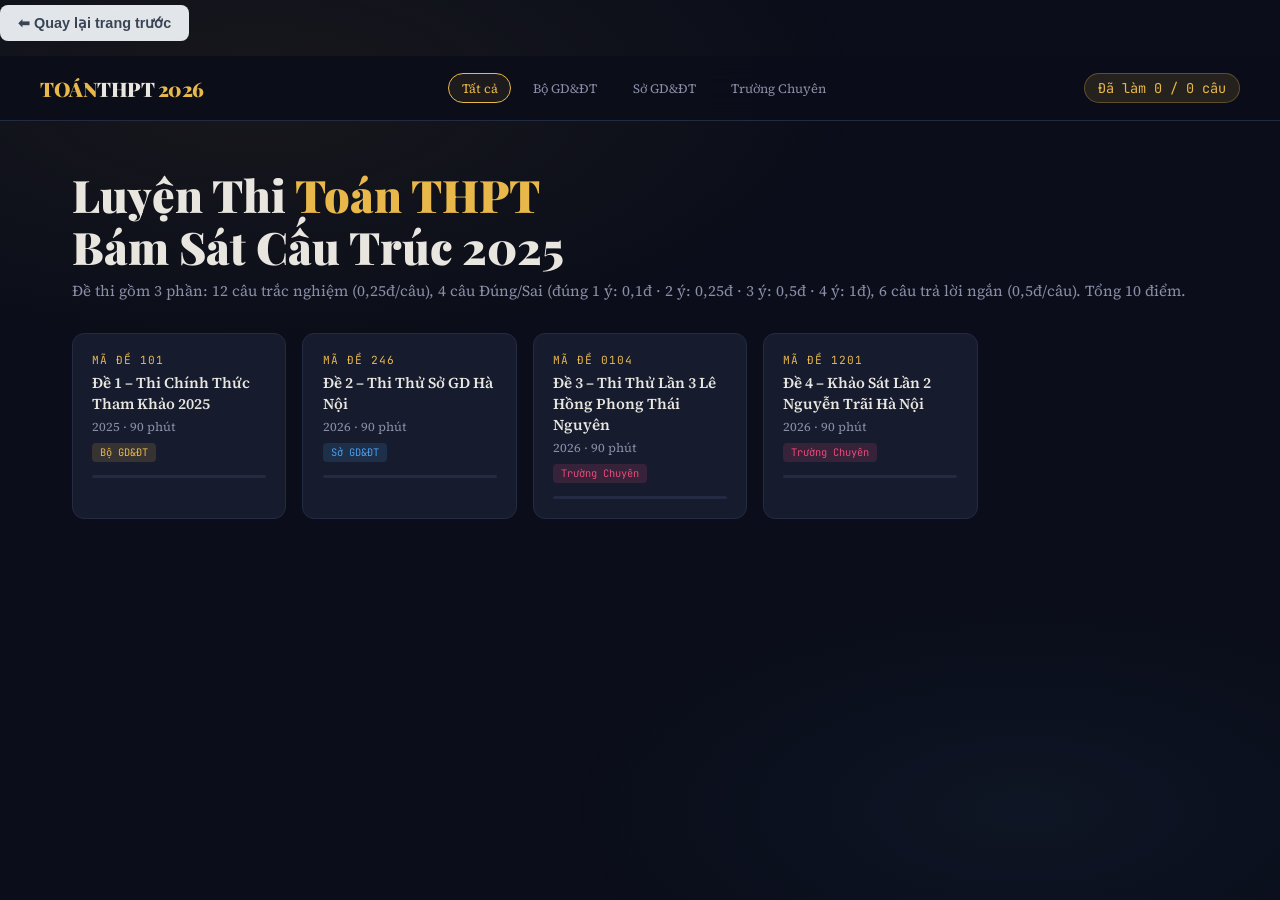
==== commit 6a6e137a: "cap nhat giao dien va them file moi" ====
--- a/dethi.html
+++ b/dethi.html
@@ -446,7 +446,16 @@
     background-color: #cbd5e1; /* Đổi màu khi chạm/di chuột vào */
     color: #1e40af;
 }
-
+#timerBox {
+  font-family: 'JetBrains Mono', monospace;
+  font-size: 0.85rem;
+  color: var(--accent2);
+  background: rgba(75,158,232,0.1);
+  border: 1px solid rgba(75,158,232,0.3);
+  padding: 0.3rem 0.8rem;
+  border-radius: 20px;
+  white-space: nowrap;
+}
 </style>
 </head>
 <body>
@@ -456,7 +465,8 @@
   <div class="header-inner">
     <div class="logo">TOÁN<span>THPT</span> 2026</div>
     <nav id="navBtns"></nav>
-    <div class="score-badge" id="globalScore">0 / 0 câu</div>
+    <div class="score-badge" id="globalScore">Đã làm 0 / 0 câu</div>
+    <div id="timerBox" style="display:none;">⏱ --:--</div>
   </div>
 </header>
 
@@ -829,6 +839,8 @@
 
 function startTimer(thoiGianStr) {
   if(examTimer) clearInterval(examTimer);
+  document.getElementById("timerBox").style.display = "block"; // thêm dòng này
+  if(examTimer) clearInterval(examTimer);
   // Parse "90 phút" hoặc "120 phút"
   const match = thoiGianStr.match(/(\d+)/);
   const minutes = match ? parseInt(match[1]) : 90;
@@ -857,6 +869,8 @@
   else box.style.color = "var(--accent2)";
 }
 function goHome() {
+  if(examTimer) clearInterval(examTimer);
+  document.getElementById("timerBox").style.display = "none"; // thêm dòng này
   if(examTimer) clearInterval(examTimer); // thêm dòng này
   document.getElementById("examPage").classList.add("hidden");2025
   document.getElementById("examPage").classList.add("hidden");
@@ -879,7 +893,7 @@
     <h2>KỲ THI TỐT NGHIỆP THPT NĂM ${ex.nam}</h2>
     <div class="subtitle">Môn thi: TOÁN &nbsp;|&nbsp; Thời gian làm bài: ${ex.thoiGian}</div>
     <div class="subtitle" style="margin-top:0.3rem;font-size:0.8rem;">${ex.nguon}</div>
-    <div id="timerBox" style="margin-top:0.8rem;font-family:'JetBrains Mono',monospace;font-size:1.1rem;color:var(--accent2);background:rgba(75,158,232,0.1);border:1px solid rgba(75,158,232,0.3);display:inline-block;padding:0.3rem 1.2rem;border-radius:8px;">⏱ Đang tải...</div>
+    <div id="timerBox">⏱ Đang tải...</div>
     <div class="ma-de-box">Mã đề: ${ex.maDe}</div>
     <div class="exam-info">
       <span><strong>12 TN</strong> (0,25đ/câu)</span>
@@ -902,7 +916,7 @@
   const actions = document.createElement("div");
   actions.className = "exam-actions";
   actions.innerHTML = `<button class="btn-submit" onclick="submitExam()">Nộp bài & Xem đáp án</button>
-                       <button class="btn-reset" onclick="resetExam()">Làm lại từ đầu</button>`;
+                     <button class="btn-reset" onclick="goHome()">← Chọn đề khác</button>`;
   area.appendChild(actions);
   const resultDiv = document.createElement("div"); resultDiv.className = "result-banner"; resultDiv.id = "resultBanner";
   area.appendChild(resultDiv);
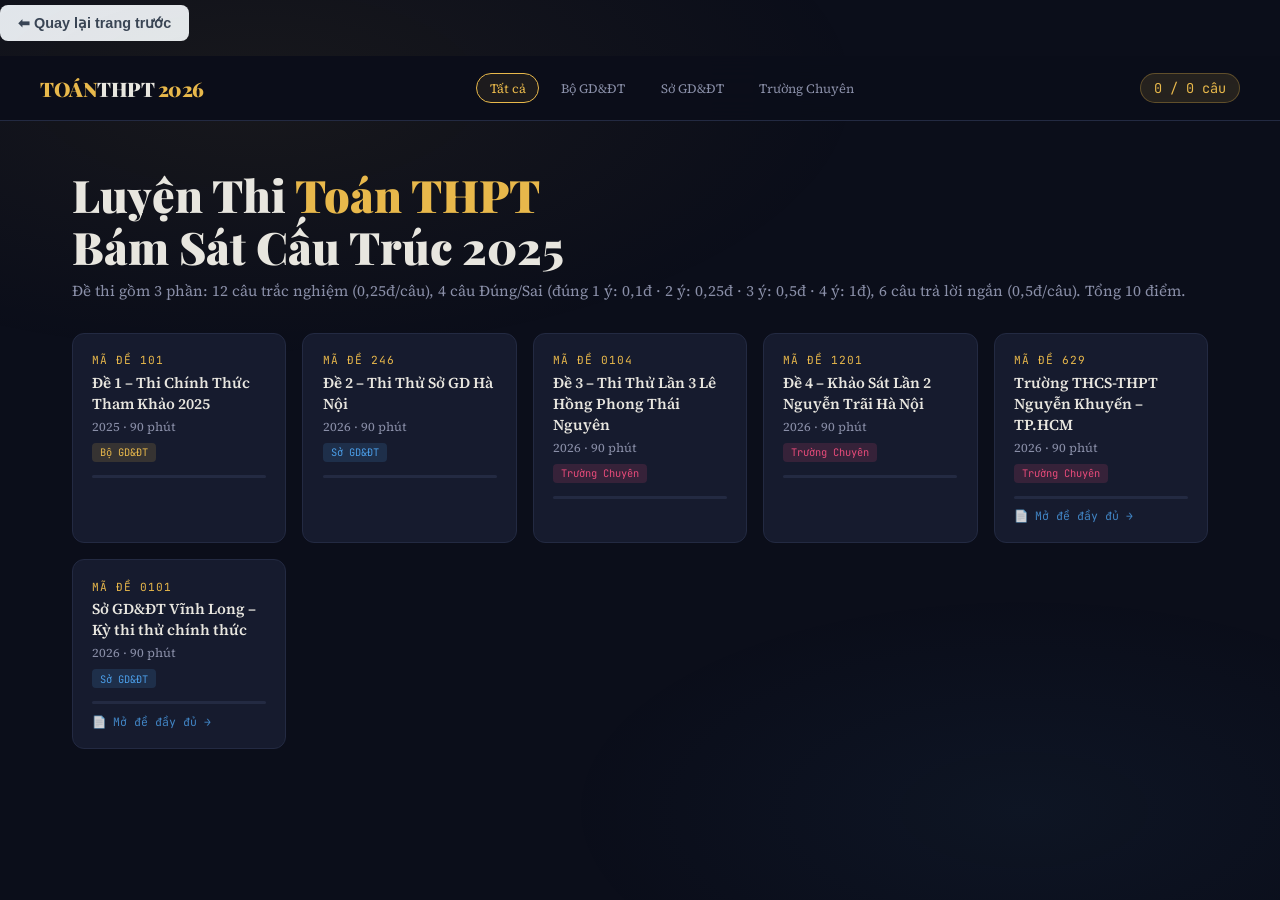
==== commit 959ed289: "cap nhat giao dien va them file moi" ====
--- a/dethi.html
+++ b/dethi.html
@@ -446,16 +446,7 @@
     background-color: #cbd5e1; /* Đổi màu khi chạm/di chuột vào */
     color: #1e40af;
 }
-#timerBox {
-  font-family: 'JetBrains Mono', monospace;
-  font-size: 0.85rem;
-  color: var(--accent2);
-  background: rgba(75,158,232,0.1);
-  border: 1px solid rgba(75,158,232,0.3);
-  padding: 0.3rem 0.8rem;
-  border-radius: 20px;
-  white-space: nowrap;
-}
+
 </style>
 </head>
 <body>
@@ -465,8 +456,7 @@
   <div class="header-inner">
     <div class="logo">TOÁN<span>THPT</span> 2026</div>
     <nav id="navBtns"></nav>
-    <div class="score-badge" id="globalScore">Đã làm 0 / 0 câu</div>
-    <div id="timerBox" style="display:none;">⏱ --:--</div>
+    <div class="score-badge" id="globalScore">0 / 0 câu</div>
   </div>
 </header>
 
@@ -749,6 +739,141 @@
     { q: "Ba hộp bi: I (6 đỏ, 4 trắng); II (4 đỏ, 6 trắng); III (5 đỏ, 5 trắng). Lấy mỗi hộp I và II một viên bỏ vào III, rồi từ III lấy ra 2 viên. Biết 2 viên lấy ra có đủ hai màu, tính xác suất để đó chính là 2 viên vừa chuyển từ I và II (dạng p/q tối giản). Tìm p+q.", ans: "901", hint: "Xác suất có điều kiện, kết quả p/q sau tối giản cho p+q=901" }
   ]
 }
+,
+// ===== ĐỀ 005: NGUYỄN KHUYẾN TP.HCM – MÃ 629 =====
+{
+  id: "005",
+  maDe: "629",
+  ten: "Trường THCS-THPT Nguyễn Khuyến – TP.HCM",
+  nguon: "Sở GD&ĐT TP.HCM · 22/05/2026",
+  loai: "thu",
+  thoiGian: "90 phút",
+  nam: "2026",
+  pdfUrl: "de-nk-629.html",
+  phan1: [
+    { q: "Phương trình $2\\sin x - \\sqrt{3} = 0$ có tập nghiệm là", opts: ["{±π/6 + k2π, k∈ℤ}", "{±π/3 + k2π, k∈ℤ}", "{π/6 + k2π, 5π/6 + k2π, k∈ℤ}", "{π/3 + k2π, 2π/3 + k2π, k∈ℤ}"], ans: 3 },
+    { q: "Tập nghiệm của bất phương trình log₂(x−1) < 3 là", opts: ["(−∞; 10)", "(1; 9)", "(1; 10)", "(−∞; 9)"], ans: 1 },
+    { q: "Đường cong có tiệm cận đứng x=1, tiệm cận ngang y=1, đi qua vùng (0;2) và (2;2). Hàm số là", opts: ["y=(x−2)/(x−1)", "y=(x+2)/(x+1)", "y=(x+2)/(x−1)", "y=(x−2)/(x+1)"], ans: 0 },
+    { q: "Đường thẳng Δ: x/1 = (y+2)/(−1) = (z−1)/3 đi qua M(2; m; n). Giá trị m+n bằng", opts: ["7", "3", "−1", "1"], ans: 1 },
+    { q: "Hình hộp chữ nhật ABCD.A'B'C'D' có AB=1, AD=2, AA'=3. Thể tích khối chóp D.A'B'C'D' là", opts: ["V=2", "V=1", "V=6", "V=3"], ans: 0 },
+    { q: "Lợi nhuận 20 tháng: [10;20)→2, [20;30)→4, [30;40)→8, [40;50)→4, [50;60)→2 tháng. Lợi nhuận trung bình (triệu đồng)?", opts: ["33", "36", "35", "34"], ans: 2 },
+    { q: "Ba điểm A(1;1;3), B(−1;3;2), C(−1;2;3). Khoảng cách h từ O đến mặt phẳng (ABC) là", opts: ["h=3/2", "h=√3/2", "h=√3", "h=3"], ans: 3 },
+    { q: "Hàm f(x) có bảng biến thiên: f(0)=2 (cực đại), f(2)=−2 (cực tiểu). Số nghiệm của f(x)=f(2) là", opts: ["0", "2", "1", "3"], ans: 1 },
+    { q: "Đường tiệm cận xiên của y = 2x−1 + 1/x có phương trình", opts: ["y=1−2x", "y=2x", "y=2x−1", "y=−2x"], ans: 2 },
+    { q: "Tọa độ điểm cực tiểu của y = (1/3)x³ − 2x² + 3x − 1 là", opts: ["(4; 7/3)", "(3; −1)", "(1; 7/3)", "(0; −1)"], ans: 1 },
+    { q: "Hình lập phương ABCD.A'B'C'D' cạnh 1, A trùng gốc tọa độ. Vectơ A'C' có tọa độ", opts: ["(1;0;1)", "(0;1;1)", "(1;1;0)", "(1;1;1)"], ans: 2 },
+    { q: "Thời gian chơi thể thao 42 HS: [0;20)→5, [20;40)→9, [40;60)→12, [60;80)→10, [80;100)→6. Phương sai (làm tròn hàng đơn vị)?", opts: ["598", "597", "2477", "256"], ans: 0 }
+  ],
+  phan2: [
+    { ctx: "Cho hàm số y = f(x) = ln(x−1) + 2x. Xét tính đúng/sai:",
+      items: [
+        { text: "Tập xác định là D = [1; +∞)", ans: false },
+        { text: "Phương trình y' = 0 có tập nghiệm S = {1/2}", ans: false },
+        { text: "Giá trị nhỏ nhất trên [2;4] bằng ln2+6 khi x=3", ans: false },
+        { text: "Bất phương trình f(x) > 2x có tập nghiệm (2; +∞)", ans: true }
+      ]
+    },
+    { ctx: "Vật chuyển động từ A(12;−8;4) hướng B. Tốc độ v(t)=at+240 m/s, 0≤t≤8. Sau 3 giây đi 738 m. Vectơ đơn vị cùng hướng AB có cosine với i,j,k lần lượt là 2/7, 3/7, 6/7:",
+      items: [
+        { text: "c = 2/7", ans: true },
+        { text: "Phương trình AB: (x−12)/2 = (y+8)/3 = (z−4)/5", ans: false },
+        { text: "a = 5", ans: false },
+        { text: "Sau 6 giây, vật đến B(xB; yB; zB). Khi đó xB > 450", ans: false }
+      ]
+    },
+    { ctx: "Parabol (P) đỉnh S, AB nằm ngang; SO=AB=4m, O trung điểm AB. Tọa độ Oxy: B trên Ox, S trên Oy. Hình quạt tâm O bán kính 2m:",
+      items: [
+        { text: "Hình quạt chứa trong đường tròn x² + y² = 4", ans: true },
+        { text: "(P): y = x² − 4", ans: false },
+        { text: "Giao điểm hình quạt với parabol là (−√3; 1) và (√3; 1)", ans: true },
+        { text: "Tổng chi phí sơn 3 phần bằng 1,6 triệu đồng", ans: true }
+      ]
+    },
+    { ctx: "Hộp 12 thẻ (1–12), rút 2 thẻ. A: hai thẻ chẵn; B: tổng chia hết 3; C: chênh lệch không quá 3:",
+      items: [
+        { text: "P(A) = 5/22", ans: true },
+        { text: "P(B) = 1/4", ans: false },
+        { text: "P(A|C) = 1/6", ans: true },
+        { text: "P(B|C) = 2/5", ans: false }
+      ]
+    }
+  ],
+  phan3: [
+    { q: "Rừng 5×10⁵ m³, tăng trưởng 3%/năm liên tục. Sau 4 năm khai thác 12%. Sau 10 năm trữ lượng = a×10⁵ m³. Tính a (làm tròn hàng phần chục).", ans: "5.9" },
+    { q: "Hình chóp cụt ABCD.A'B'C'D', A'B'=(1/3)AB, khoảng cách B→(ACC'A')=3√2·a, diện tích thang ACC'A'=20√2·a². Thể tích = k·a³. Tính k (làm tròn hàng phần mười).", ans: "86.7" },
+    { q: "Mắt M(0;0;1,4). Đèn flycam xuất phát P₀(2;24;10,4), v(t)=0,6t+3 m/s theo chiều dương Ox. Tấm chắn hình tròn mặt phẳng y=8, tâm I(5;8;4,4), bán kính 2,1m. Mắt không nhìn thấy đèn trong bao nhiêu giây? (làm tròn hàng phần trăm)", ans: "2.57" },
+    { q: "Hình chóp S.ABCD, đáy vuông cạnh 2 dm, (SAB)⊥đáy, tam giác SAB đều. Thể tích hộp chữ nhật lớn nhất (dm³)? (làm tròn hàng phần trăm)", ans: "1.03" },
+    { q: "Hình vuông ABCD cạnh 8 cm, parabol (P) qua O,E (trung điểm AD) tiếp xúc CD. T chạy từ B→C với v(t)=0,2t+0,6 cm/s. Tại t=3s, S(t) đang giảm với tốc độ bao nhiêu cm²/s? (làm tròn hàng phần chục)", ans: "1.3" },
+    { q: "2026 bóng đèn, giây thứ k đổi màu các bóng chia hết cho k. Sau giây 2026, chọn ngẫu nhiên 1 bóng. XS bóng đỏ = m/n (tối giản). Tính m+n.", ans: "4007" }
+  ]
+},
+// ===== ĐỀ 006: SỞ GD&ĐT VĨNH LONG – MÃ 0101 =====
+{
+  id: "006",
+  maDe: "0101",
+  ten: "Sở GD&ĐT Vĩnh Long – Kỳ thi thử chính thức",
+  nguon: "Sở GD&ĐT Vĩnh Long · Kỳ thi thử TN THPT 2026",
+  loai: "so",
+  thoiGian: "90 phút",
+  nam: "2026",
+  pdfUrl: "de-vinh-long-0101.html",
+  phan1: [
+    { q: "Cho ∫₀² f(x)dx = 3. Tính I = ∫₀² [f(x)+1]·2 dx", opts: ["I=7", "I=4", "I=8", "I=6"], ans: 2 },
+    { q: "Hình chóp S.ABCD, đáy ABCD hình chữ nhật tâm I, SA⊥đáy. Khẳng định nào đúng?", opts: ["(SCD)⊥(SAD)", "(SBD)⊥(SAC)", "(SBC)⊥(SIA)", "(SDC)⊥(SAI)"], ans: 0 },
+    { q: "Đường thẳng d: x=5+t, y=7+2t, z=9+3t. Một vectơ chỉ phương là", opts: ["(5;7;9)", "(3;2;1)", "(1;2;3)", "(1;3;2)"], ans: 2 },
+    { q: "Mẫu số liệu: [1,5;2,5)→2, [2,5;3,5)→3, [3,5;4,5)→7, [4,5;5,5)→2, [5,5;6,5)→1. Khoảng biến thiên là", opts: ["2", "5", "3", "4"], ans: 1 },
+    { q: "Diện tích S hình phẳng giới hạn bởi y=f(x) trên [a;b], trục hoành, x=a, x=b (a<b) là", opts: ["S=∫[f(x)]²dx", "S=∫f(x)dx", "S=∫|f(x)|dx", "S=|∫f(x)dx|"], ans: 2 },
+    { q: "Cấp số cộng (uₙ) có u₁=2, d=5. Giá trị u₄ bằng", opts: ["22", "17", "12", "250"], ans: 1 },
+    { q: "Với mọi a>0, log_a27 − log_a(3·∛3) bằng", opts: ["3", "3−3·2log_a", "9", "log_a26−3"], ans: 0 },
+    { q: "Nghiệm của √(2x²+3x+1) = √(1−5x) là", opts: ["x=−1; x=2", "Vô nghiệm", "x=1; x=2", "x=−1; x=−2"], ans: 3 },
+    { q: "Mặt cầu (S): (x−1)²+(y−2)²+(z+3)²=9. Tọa độ tâm là", opts: ["(1;−2;3)", "(1;2;3)", "(1;−2;−3)", "(1;2;−3)"], ans: 3 },
+    { q: "Hàm số y=(ax+b)/(cx+d) có bảng biến thiên: tiệm cận đứng x=−2. Phương trình tiệm cận đứng là", opts: ["y=1", "x=1", "y=−2", "x=−2"], ans: 3 },
+    { q: "Hai vectơ a⃗=(−1;0;2), b⃗=(2;3;2). Giá trị a⃗·b⃗ bằng", opts: ["2", "6", "3", "4"], ans: 0 },
+    { q: "Hình chóp S.ABC đáy tam giác vuông cân tại B, SA⊥(ABC), AB=BC=a, SA=a√3. Thể tích V là", opts: ["V=a³/6", "V=a³√3/2", "V=a³√3/6", "V=a³√3"], ans: 2 }
+  ],
+  phan2: [
+    { ctx: "Tốc độ thay đổi điện tiêu thụ: E'_A(t)=2^t+8, E'_B(t)=3,75t+n, 0≤t≤4. Tại t=0 và t=4 hai khu vực bằng nhau:",
+      items: [
+        { text: "Tổng lượng điện tăng thêm của khu vực A sau 4 năm ≈ 53,64 triệu kWh", ans: true },
+        { text: "t₀ là mốc E'_A=12 triệu kWh/năm, khi đó t₀=2,5", ans: false },
+        { text: "Tại t=3, tốc độ thay đổi khu vực A là 16 triệu kWh/năm", ans: true },
+        { text: "Trong 4 năm đầu, khu vực B tăng nhiều hơn A khoảng 10,93 triệu kWh", ans: false }
+      ]
+    },
+    { ctx: "Khảo sát người dùng app ngân hàng: P(QR)=0,7; P(tiết kiệm)=0,5; P(cả hai)=0,3:",
+      items: [
+        { text: "Chọn 10 người, xác suất đúng 3 người dùng cả hai ≈ 0,27", ans: true },
+        { text: "P(dùng QR | đã dùng tiết kiệm) = 0,6", ans: true },
+        { text: "Biết khách được hoàn tiền (60% nếu dùng cả hai, 10% nếu không), XS thuộc nhóm dùng cả hai = 0,25", ans: false },
+        { text: "P(dùng ít nhất một dịch vụ) = 0,9", ans: true }
+      ]
+    },
+    { ctx: "Laser từ C(20;60;50) qua phao B(a;b;c) đến A(15;10;−50). Hệ trục Oxyz: Oxy là mặt nước, Oz hướng lên:",
+      items: [
+        { text: "Phương trình AC: (x−20)/1 = (y−60)/10 = (z−50)/20", ans: true },
+        { text: "Robot tại M gần nhất A trên thanh ray cách mặt nước 5m: a'+b'+c'=34", ans: false },
+        { text: "Tọa độ phao B thỏa a+b+c = 52,5", ans: true },
+        { text: "Quãng đường laser trong nước sau 10 ns (v(t)=0,22t+0,01) = 2,475 m", ans: false }
+      ]
+    },
+    { ctx: "Hàm số f(x) = x + 4/x với x≠0:",
+      items: [
+        { text: "f(−4) = 2", ans: false },
+        { text: "Đạo hàm f'(x) = (x²−4)/x² với x≠0", ans: true },
+        { text: "Trên [1;3]: giá trị lớn nhất M và nhỏ nhất m thỏa M−m=1", ans: true },
+        { text: "Tổng các nghiệm của f'(x)=0 bằng 4", ans: false }
+      ]
+    }
+  ],
+  phan3: [
+    { q: "Đèn lắp tại A trên giao tuyến mặt phẳng x+y−z+4=0 và mặt cầu (x−1)²+(y−1)²+(z−2)²=6. Đèn phát hình nón góc đỉnh 60°, trục ⊥ mặt sàn x−2y+2z−10=0. Diện tích vùng chiếu sáng nhỏ nhất trên sàn (làm tròn hàng phần mười, m²)?", ans: "26.2" },
+    { q: "Nghệ nhân sản xuất x bình hoa (1≤x≤18, x∈N). Chi phí C(x)=x³−3x²+40x+500 (nghìn đồng). Bán 280 nghìn/bình. Số bình để lợi nhuận cao nhất?", ans: "10" },
+    { q: "Dãy uₙ=C⁴ₙ₊₃ (n=1..80). Chọn 2 bộ A,B mỗi bộ 3 số hạng liên tiếp, không chỉ số chung. XS tổng mỗi cột đều lẻ = a/b (tối giản). Tính a+b.", ans: "1781" },
+    { q: "Lăng trụ tam giác đều ABC.A'B'C', cạnh đáy 2 dm, khoảng cách A' đến (AB'C') = √3/2 dm. Khoảng cách hai mặt đáy (dm)?", ans: "1" },
+    { q: "Vật phẩm chặn giấy: 2 elip bằng nhau, trục lớn 8 cm, trục nhỏ 8/√3 cm, trục lớn vuông góc nhau. Đường tròn qua giao điểm: phần lõi dát đồng 5000đ/cm², phần cánh hoa đính đá 15000đ/cm². Tổng chi phí (nghìn đồng, làm tròn hàng đơn vị)?", ans: "329" },
+    { q: "Bác Minh mua tivi 21,5 triệu, trả trước 10 triệu. Trả góp 12 tháng, lãi suất 3,5%/tháng lãi kép dư nợ giảm dần. Mỗi tháng trả m triệu (không đổi). Tính m (làm tròn hàng phần trăm)?", ans: "1.19" }
+  ]
+}
 ];
 
 // ==================== STATE & LOGIC (giữ nguyên, không thay đổi) ====================
@@ -819,6 +944,15 @@
       <div class="de-card-progress"><div class="de-card-progress-fill" style="width:${prog}%"></div></div>
     `;
     card.onclick = () => openExam(de.id);
+    if (de.pdfUrl) {
+      const linkBtn = document.createElement("a");
+      linkBtn.href = de.pdfUrl;
+      linkBtn.target = "_blank";
+      linkBtn.textContent = "📄 Mở đề đầy đủ →";
+      linkBtn.style.cssText = "display:block;margin-top:0.6rem;font-size:0.72rem;font-family:'JetBrains Mono',monospace;color:var(--accent2);text-decoration:none;opacity:0.8;";
+      linkBtn.onclick = e => e.stopPropagation();
+      card.appendChild(linkBtn);
+    }
     grid.appendChild(card);
   });
 }
@@ -838,8 +972,6 @@
 }
 
 function startTimer(thoiGianStr) {
-  if(examTimer) clearInterval(examTimer);
-  document.getElementById("timerBox").style.display = "block"; // thêm dòng này
   if(examTimer) clearInterval(examTimer);
   // Parse "90 phút" hoặc "120 phút"
   const match = thoiGianStr.match(/(\d+)/);
@@ -869,8 +1001,6 @@
   else box.style.color = "var(--accent2)";
 }
 function goHome() {
-  if(examTimer) clearInterval(examTimer);
-  document.getElementById("timerBox").style.display = "none"; // thêm dòng này
   if(examTimer) clearInterval(examTimer); // thêm dòng này
   document.getElementById("examPage").classList.add("hidden");2025
   document.getElementById("examPage").classList.add("hidden");
@@ -893,7 +1023,7 @@
     <h2>KỲ THI TỐT NGHIỆP THPT NĂM ${ex.nam}</h2>
     <div class="subtitle">Môn thi: TOÁN &nbsp;|&nbsp; Thời gian làm bài: ${ex.thoiGian}</div>
     <div class="subtitle" style="margin-top:0.3rem;font-size:0.8rem;">${ex.nguon}</div>
-    <div id="timerBox">⏱ Đang tải...</div>
+    <div id="timerBox" style="margin-top:0.8rem;font-family:'JetBrains Mono',monospace;font-size:1.1rem;color:var(--accent2);background:rgba(75,158,232,0.1);border:1px solid rgba(75,158,232,0.3);display:inline-block;padding:0.3rem 1.2rem;border-radius:8px;">⏱ Đang tải...</div>
     <div class="ma-de-box">Mã đề: ${ex.maDe}</div>
     <div class="exam-info">
       <span><strong>12 TN</strong> (0,25đ/câu)</span>
@@ -901,7 +1031,10 @@
       <span><strong>6 TLN</strong> (0,5đ/câu)</span>
       <span>Tổng <strong>10 điểm</strong></span>
     </div>
-    <div style="margin-top:1rem;"><button class="btn-reset" onclick="goHome()" style="font-size:0.8rem;padding:0.4rem 1rem;">← Chọn đề khác</button></div>
+    <div style="margin-top:1rem;display:flex;gap:0.7rem;justify-content:center;flex-wrap:wrap;">
+      <button class="btn-reset" onclick="goHome()" style="font-size:0.8rem;padding:0.4rem 1rem;">← Chọn đề khác</button>
+      ${ex.pdfUrl ? `<a href="${ex.pdfUrl}" target="_blank" style="display:inline-block;font-size:0.8rem;padding:0.4rem 1rem;border-radius:8px;border:1px solid rgba(75,158,232,0.4);color:var(--accent2);background:rgba(75,158,232,0.08);text-decoration:none;">📄 Mở đề đầy đủ</a>` : ""}
+    </div>
   `;
   area.appendChild(hdr);
   // Phần I
@@ -916,7 +1049,7 @@
   const actions = document.createElement("div");
   actions.className = "exam-actions";
   actions.innerHTML = `<button class="btn-submit" onclick="submitExam()">Nộp bài & Xem đáp án</button>
-                     <button class="btn-reset" onclick="goHome()">← Chọn đề khác</button>`;
+                       <button class="btn-reset" onclick="resetExam()">Làm lại từ đầu</button>`;
   area.appendChild(actions);
   const resultDiv = document.createElement("div"); resultDiv.className = "result-banner"; resultDiv.id = "resultBanner";
   area.appendChild(resultDiv);
